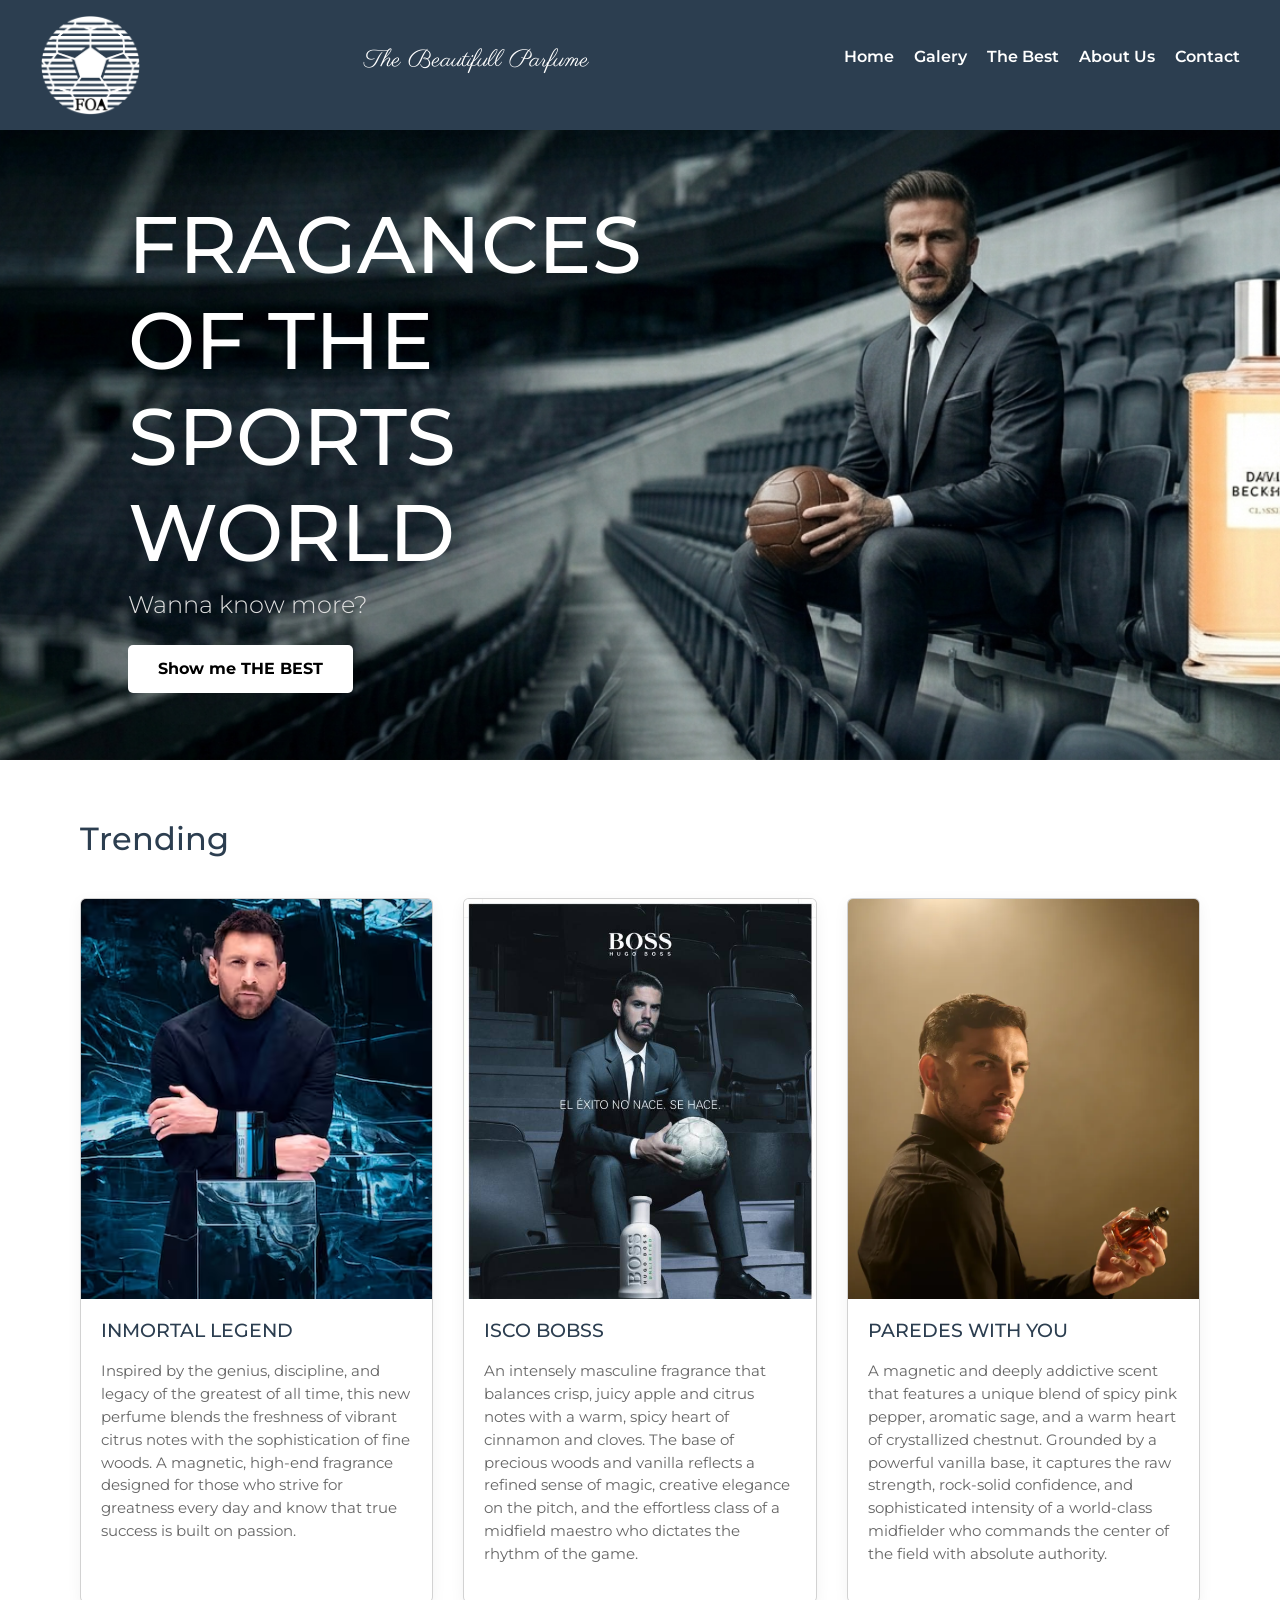
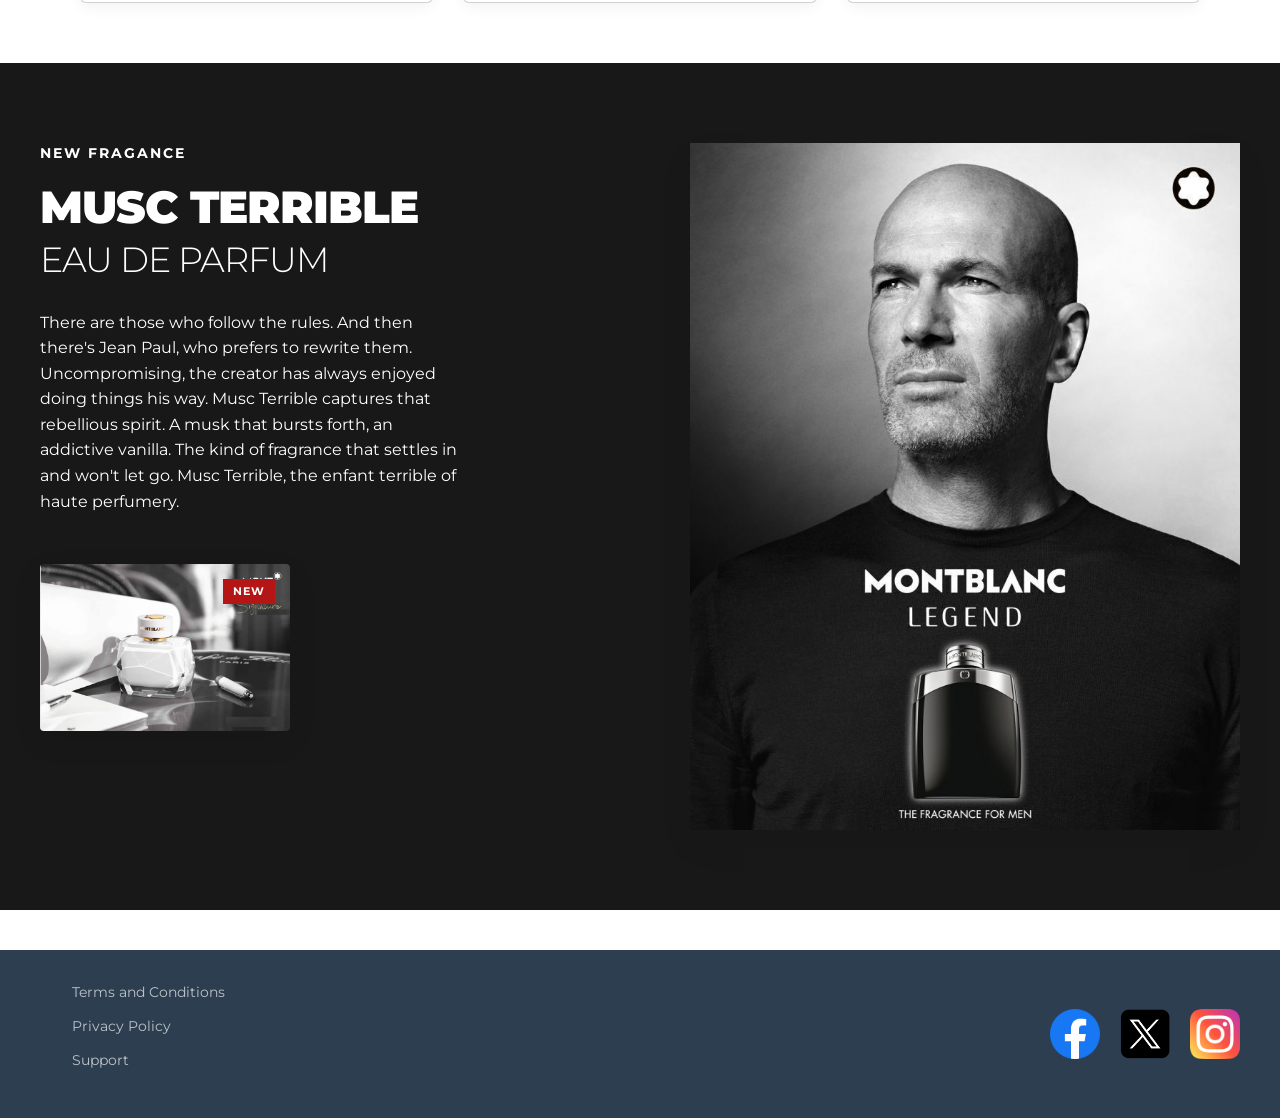
==== index.html @ 546707aa "First commit of the project" ====
<!DOCTYPE html>
<html lang="es">
<head>
    <meta charset="UTF-8">
    <meta name="viewport" content="width=device-width, initial-scale=1.0">
    <title>Fragance For All / FOA</title>
    <link rel="stylesheet" href="./style/style.css">
    <link href="https://cdn.jsdelivr.net/npm/bootstrap@5.3.8/dist/css/bootstrap.min.css" rel="stylesheet" integrity="sha384-sRIl4kxILFvY47J16cr9ZwB07vP4J8+LH7qKQnuqkuIAvNWLzeN8tE5YBujZqJLB" crossorigin="anonymous">
</head>
<body>

    <header class="main-header">
        <a href="/index.html" class="logo">
            <img src="./assets/logofoa.png" alt="Logotipo">
        </a>
        <h1 class="header-title">The Beautifull Parfume</h1>
        <nav class="header-nav">
            <ul class="nav-list">
                <li><a href="./index.html">Home</a></li>
                <li><a href="./pages/galery.html">Galery</a></li>
                <li><a href="./pages/thebest.html">The Best</a></li>
                <li><a href="./pages/aboutus.html">About Us</a></li>
                <li><a href="./pages/contact.html">Contact</a></li>
            </ul>
        </nav>
    </header>

    <main>
        <section class="banner">
            <div class="banner-content">
                <h2>FRAGANCES OF THE SPORTS WORLD</h2>
                <h3>Wanna know more?</h3>
                <a href="./pages/thebest.html"> <button class="btn-banner">Show me THE BEST</button> </a>
            </div>
        </section>

        <section class="cards-section">
            <h3 class="section-title">Trending</h3>
            <div class="cards-container">
                <article class="card">
                    <img src="./assets/messi.avif" alt="Servicio 1">
                    <h4>INMORTAL LEGEND</h4>
                    <p>Inspired by the genius, discipline, and legacy of the greatest of all time, this new perfume blends the freshness of vibrant citrus notes with the sophistication of fine woods. A magnetic, high-end fragrance designed for those who strive for greatness every day and know that true success is built on passion.</p>
                </article>
                <article class="card">
                    <img src="./assets/isco.jpg" alt="Servicio 2">
                    <h4>ISCO BOBSS</h4>
                    <p>An intensely masculine fragrance that balances crisp, juicy apple and citrus notes with a warm, spicy heart of cinnamon and cloves. The base of precious woods and vanilla reflects a refined sense of magic, creative elegance on the pitch, and the effortless class of a midfield maestro who dictates the rhythm of the game.</p>
                </article>
                <article class="card">
                    <img src="./assets/paredes.webp"  alt="Servicio 3">
                    <h4>PAREDES WITH YOU</h4>
                    <p>A magnetic and deeply addictive scent that features a unique blend of spicy pink pepper, aromatic sage, and a warm heart of crystallized chestnut. Grounded by a powerful vanilla base, it captures the raw strength, rock-solid confidence, and sophisticated intensity of a world-class midfielder who commands the center of the field with absolute authority.</p>
                </article>
            </div>
        </section>

        <section class="fragrance-detail-section">
    <div class="fragrance-detail-container">
        
        <div class="fragrance-text-block">
            <span class="brand-subtitle">NEW FRAGANCE</span>
            <h2 class="fragrance-title">MUSC TERRIBLE <br><span class="thin-text">EAU DE PARFUM</span></h2>
            <p class="fragrance-description">
                There are those who follow the rules. And then there's Jean Paul, who prefers to rewrite them. Uncompromising, the creator has always enjoyed doing things his way. Musc Terrible captures that rebellious spirit. A musk that bursts forth, an addictive vanilla. The kind of fragrance that settles in and won't let go. Musc Terrible, the enfant terrible of haute perfumery.
            </p>
            
            <div class="small-perfume-card">
                <span class="badge-new">NEW</span>
                <img src="./assets/montblanc:blanco.jpg" alt="Musc Terrible detalle">
            </div>
        </div>

        <div class="fragrance-image-block">
            <img src="./assets/montblanc.jpeg" alt="Musc Terrible Presentación">
        </div>

    </div>
    </section>
    </main>

    <footer class="main-footer">
        <div class="footer-left">
            <ul class="footer-links">
                <li><a href="#">Terms and Conditions</a></li>
                <li><a href="#">Privacy Policy</a></li>
                <li><a href="#">Support</a></li>
            </ul>
        </div>
        <div class="footer-right">
            <a href="https://www.facebook.com" class="social-icon" aria-label="Facebook" target="_blank"><i class="fab fa-facebook"><img src="./logos/facebook.png" alt="logo de facebook" class="footer-img"></i></a>
            <a href="https://www.x.com/" class="social-icon" aria-label="Twitter" target="_blank"><i class="fab fa-twitter"><img src="./logos/x.png" alt="logo de x" class="footer-img"></i></a>
            <a href="https://www.instagram.com/" class="social-icon" aria-label="Instagram" target="_blank"><i class="fab fa-instagram"><img src="./logos/instagram.png" alt="logo de instagram" class="footer-img"></i></a>
        </div>
    </footer>

</body>
</html>
---- style/style.css ----
@import url('https://fonts.googleapis.com/css2?family=Montserrat:ital,wght@0,100..900;1,100..900&family=Parisienne&display=swap');
* {
    margin: 0;
    padding: 0;
    box-sizing: border-box;
    font-family: Montserrat, Parisienne;
}

/* --- HEADER --- */
.main-header {
    background-color: #2c3e50;
    display: flex;
    justify-content: space-between;
    align-items: center;
    padding: 15px 40px;
    box-shadow: 0 2px 5px rgba(0,0,0,0.1);
}

.logo img {
    max-height: 100px;
    display: block;
}

.header-title {
    font-size: 1.5rem;
    color: #ffffff;
    flex-grow: 1;
    text-align: center;
    font-family: Parisienne;
}

.nav-list {
    display: flex;
    gap: 20px;
    list-style: none;
}

.nav-list a {
    text-decoration: none;
    color: #ffffff;
    font-weight: 600;
    transition: color 0.3s ease;
}

.nav-list a:hover {
    color: #ffd000;
}

/* --- BANNER --- */
.banner {
    background-image: url(../assets/banner.png);
    background-size: cover;
    background-position: center;
    height: 70vh;
    display: flex;
    align-items: center; 
    padding: 0 10%; 
}

.banner-content {
    color: #ffffff;
    max-width: 40vw; 
    text-align: left;
}

.banner-content h2 {
    font-family: Montserrat;
    font-size: 5rem;
    margin-bottom: 10px;
}

.banner-content h3 {
    font-size: 1.5rem;
    font-weight: 300;
    margin-bottom: 25px;
    color: #e0e0e0;
}

.btn-banner {
    background-color: #ffffff;
    color: rgb(0, 0, 0);
    border: none;
    padding: 12px 30px;
    font-size: 1rem;
    font-weight: bold;
    border-radius: 5px;
    cursor: pointer;
    transition: background-color 0.3s ease, transform 0.2s ease;
}

.btn-banner:hover {
    background-color: #ffd500;
    transform: scale(1.05);
}

/* --- TARJETAS --- */
.cards-section {
    padding: 60px 40px;
    max-width: 1200px;
    margin: 0 auto;
}

.section-title {
    text-align: start;
    font-size: 2rem;
    color: #2c3e50;
    margin-bottom: 40px;
}

.cards-container {
    display: flex;
    justify-content: space-between;
    gap: 30px;
    flex-wrap: wrap;
}

.card {
    background-color: #ffffff;
    flex: 1;
    min-width: 250px;
    border-radius: 20px;
    overflow: hidden;
    box-shadow: 0 4px 15px rgba(0,0,0,0.05);
    transition: transform 0.3s ease;
}

.card:hover {
    transform: translateY(-5px);
}

.card img {
    width: 100%;
    height: 400px;
    object-fit: cover;
    object-position: top;
}

.card h4 {
    font-size: 1.2rem;
    color: #2c3e50;
    padding: 20px 20px 10px 20px;
}

.card p {
    color: #666;
    font-size: 0.95rem;
    line-height: 1.5;
    padding: 0 20px 20px 20px;
}

/* --- FOOTER --- */
.main-footer {
    background-color: #2c3e50;
    color: #ffffff;
    display: flex;
    justify-content: space-between;
    align-items: center;
    padding: 30px 40px;
    margin-top: 40px;
}

.footer-links {
    display: flex;
    flex-direction: column;
    gap: 10px;
    list-style: none;
}

.footer-links a {
    color: #bdc3c7;
    text-decoration: none;
    font-size: 0.9rem;
    transition: color 0.3s ease;
}

.footer-links a:hover {
    color: #ffffff;
}

.footer-right {
    display: flex;
    gap: 20px;
}

.social-icon {
    color: #ffffff;
    font-size: 1.5rem;
    transition: color 0.3s ease, transform 0.2s ease;
}

.social-icon:hover {
    color: #3498db;
    transform: scale(1.2);
}

.footer-img{
    height: 50px;
    width: 50px;
}

/* --- DETALLE FRAGANCIA ZINEDINE ZIDANE --- */
.fragrance-detail-section {
    background-color: #181818;
    padding: 80px 40px;
    display: flex;
    justify-content: center;
}

.fragrance-detail-container {
    max-width: 1200px;
    width: 100%;
    display: grid;
    grid-template-columns: 1fr 1.2fr;
    gap: 50px;
    align-items: start;
}

.fragrance-text-block {
    display: flex;
    flex-direction: column;
    gap: 20px;
}

.brand-subtitle {
    font-size: 0.85rem;
    font-weight: 700;
    letter-spacing: 2px;
    color: #ffffff;
}

.fragrance-title {
    font-family: montserrat;
    font-size: 2.8rem;
    font-weight: 900;
    line-height: 1.1;
    color: #ffffff;
    letter-spacing: -1px;
    text-transform: uppercase;
}

.fragrance-title .thin-text {
    font-weight: 300;
    font-size: 2.2rem;
}

.fragrance-description {
    font-size: 1rem;
    line-height: 1.6;
    color: #ffffff;
    max-width: 420px;
    text-align: left;
    margin-bottom: 30px;
}

.small-perfume-card {
    position: relative;
    width: 250px;
    box-shadow: 0 10px 30px rgba(0,0,0,0.08);
    border-radius: 4px;
    overflow: hidden;
}

.small-perfume-card img {
    width: 100%;
    display: block;
    object-fit: cover;
}

.badge-new {
    position: absolute;
    top: 15px;
    right: 15px;
    background-color: #b41515;
    color: #ffffff;
    font-size: 0.7rem;
    font-weight: bold;
    padding: 4px 10px;
    letter-spacing: 1px;
}

.fragrance-image-block {
    width: 100%;
    display: flex;
    justify-content: flex-end;
}

.fragrance-image-block img {
    width: 100%;
    max-width: 550px;
    height: auto;
    object-fit: cover;
    box-shadow: 0 15px 35px rgba(0,0,0,0.05);
    transition: color 0.3s ease, transform 0.2s ease;
}

.fragrance-image-block img:hover{
    transform: scale(0.8);
}


/* --- RESPONSIVE (Para pantallas chicas o celulares) --- */
@media (max-width: 768px) {
    .fragrance-detail-container {
    grid-template-columns: 1fr; /* Pasa a una sola columna */
    gap: 40px;
    }
    
    .fragrance-image-block {
    justify-content: center;
    order: -1; /* Mueve la imagen principal arriba en celulares */
    }
    
    .fragrance-text-block {
    align-items: center;
    text-align: center;
    }
    
    .fragrance-description {
    text-align: center;
    }
}

/*Mosaico*/
/* Estilo personalizado opcional para el efecto de mosaico */
        .mosaic-item {
            position: relative;
            overflow: hidden;
            border-radius: 8px; /* Bordes redondeados */
            margin-bottom: 24px; /* Espaciado inferior */
        }
        
        .mosaic-item img {
            transition: transform 0.3s ease;
            object-fit: cover;
            width: 100%;
            height: 100%;
        }

        /* Efecto Zoom al pasar el cursor */
        .mosaic-item:hover img {
            transform: scale(1.05);
        }
        /* Alturas fijas para simular asimetría en pantallas grandes */
        @media (min-width: 768px) {
            .h-md-250 { height: 250px; }
            .h-md-400 { height: 400px; }
            .h-md-500 { height: 500px; }
        }

        /*CONTACTO*/
        .form-container {
            background-color: #ffffff;
            border-radius: 16px;
            overflow: hidden;
            box-shadow: 0 10px 30px rgba(0, 0, 0, 0.08);
        }
        .bg-image-side {
            background-image: url('/assets/c1.webp');
            background-size: cover;
            background-position: center;
            min-height: 100%;
        }
        @media (max-width: 767.98px) {
            .bg-image-side {
                min-height: 200px; /* Altura más baja para móviles */
            }
        }

    .about-main {
    background-color: #fcfcfc; /* Un fondo casi blanco, muy limpio */
    min-height: 80vh;
    display: flex;
    align-items: left;
    justify-content: center;
    padding: 80px 40px;
}

.about-container {
    max-width: 1200px;
    margin: 0 auto;
    display: grid;
    grid-template-columns: 1.2fr 0.8fr;
    gap: 60px;
    align-items: left;
    justify-content: center;
}

.about-title {
    font-size: 3rem;
    color: #2c3e50;
    margin-bottom: 25px;
    font-weight: 800;
    position: relative;
}

.about-title::after {
    content: '';
    display: block;
    width: 60px;
    height: 4px;
    background-color: #ffd000;
    margin-top: 10px;
}

.about-description {
    color: #555;
    font-size: 1.1rem;
    line-height: 1.7;
    margin-bottom: 20px;
}

/* Contenedor de la imagen en formato circular */
.about-image-wrapper {
    width: 380px;
    height: 380px;
    border-radius: 50%; 
    overflow: hidden;
    box-shadow: 0 15px 35px rgba(0, 0, 0, 0.1);
    border: 8px solid #ffffff;
    margin: 0 auto;
}

.about-image-wrapper img {
    width: 100%;
    height: 100%;
    object-fit: cover;
}

/* --- ANIMACIÓN SUTIL DE ENTRADA --- */
@keyframes fadeInUp {
    from {
        opacity: 0;
        transform: translateY(20px);
    }
    to {
        opacity: 1;
        transform: translateY(0);
    }
}

.animated-fade-in {
    animation: fadeInUp 1s ease-out forwards;
}

/* --- RESPONSIVE NOSOTROS --- */
@media (max-width: 992px) {
    .about-container {
        grid-template-columns: 1fr; /* En tablets y celulares pasa a una sola columna */
        gap: 40px;
        text-align: center;
    }

    .about-title::after {
        margin: 10px auto 0 auto; /* Centra la línea dorada en móviles */
    }

    .about-image-wrapper {
        width: 300px;
        height: 300px;
        order: -1; /* Muestra la imagen arriba del texto en pantallas chicas */
    }
}

/* --- SECCIÓN FRAGANCIAS DE LOS CRACKS (FLIP CARDS) --- */
.cracks-main {
    background-color: #f8fafc; /* Color claro para contrastar con las tarjetas */
    min-height: 85vh;
    padding: 60px 40px;
}

.cracks-section {
    max-width: 1200px;
    margin: 0 auto;
}

.cracks-main-title {
    font-size: 2.5rem;
    color: #2c3e50;
    text-align: center;
    margin-bottom: 10px;
    font-weight: 800;
}

.cracks-subtitle {
    text-align: center;
    color: #666;
    font-size: 1.1rem;
    margin-bottom: 50px;
}

/* Contenedor de las tarjetas */
.flip-cards-container {
    display: flex;
    justify-content: center;
    gap: 40px;
    flex-wrap: wrap;
}

/* Configuración del contenedor 3D */
.flip-card {
    background-color: transparent;
    width: 320px;
    height: 450px;
    perspective: 1000px; /* Determina el efecto de profundidad 3D al girar */
}

/* El elemento interno que realmente va a rotar */
.flip-card-inner {
    position: relative;
    width: 100%;
    height: 100%;
    text-align: center;
    transition: transform 0.6s cubic-bezier(0.4, 0, 0.2, 1);
    transform-style: preserve-3d; /* Clave para que los hijos mantengan su posición 3D */
    box-shadow: 0 4px 20px rgba(0,0,0,0.08);
    border-radius: 20px;
}

/* Al pasar el mouse, gira 180 grados en el eje Y */
.flip-card:hover .flip-card-inner {
    transform: rotateY(180deg);
}

/* Propiedades comunes para el frente y el dorso */
.flip-card-front, .flip-card-back {
    position: absolute;
    width: 100%;
    height: 100%;
    -webkit-backface-visibility: hidden; /* Oculta la parte de atrás cuando se da vuelta */
    backface-visibility: hidden;
    border-radius: 20px;
    overflow: hidden;
}

/* --- ESTILO FRENTE --- */
.flip-card-front {
    background-color: #bbb;
    color: black;
}

.flip-card-front img {
    width: 100%;
    height: 100%;
    object-fit: cover;
    object-position: top;
}

/* Degradado oscuro sobre la foto para que se lea el nombre del jugador */
.player-name-overlay {
    position: absolute;
    bottom: 0;
    left: 0;
    width: 100%;
    padding: 30px 20px;
    background: linear-gradient(transparent, rgba(44, 62, 80, 0.95));
    text-align: left;
}

.player-name-overlay h3 {
    color: #ffffff;
    font-size: 1.5rem;
    margin: 0;
    font-weight: 700;
}

/* --- ESTILO DORSO (Cuando se da vuelta) --- */
.flip-card-back {
    background-color: #2c3e50; /* Tu azul característico */
    color: #ffffff;
    transform: rotateY(180deg); /* El dorso arranca ya invertido */
    display: flex;
    flex-direction: column;
    justify-content: center;
    align-items: center;
    padding: 30px;
}

.flip-card-back h4 {
    font-size: 1.4rem;
    color: #ffd000;
    margin-bottom: 5px;
    font-weight: 700;
}

.perfume-type {
    font-size: 0.8rem;
    letter-spacing: 2px;
    text-transform: uppercase;
    color: #bdc3c7;
    margin-bottom: 25px;
}

.perfume-desc {
    font-size: 0.95rem;
    line-height: 1.6;
    color: #e0e0e0;
}

/* --- RESPONSIVE --- */
@media (max-width: 768px) {
    .flip-cards-container {
        gap: 30px;
    }
    .flip-card {
        width: 100%;
        max-width: 340px;
    }
}
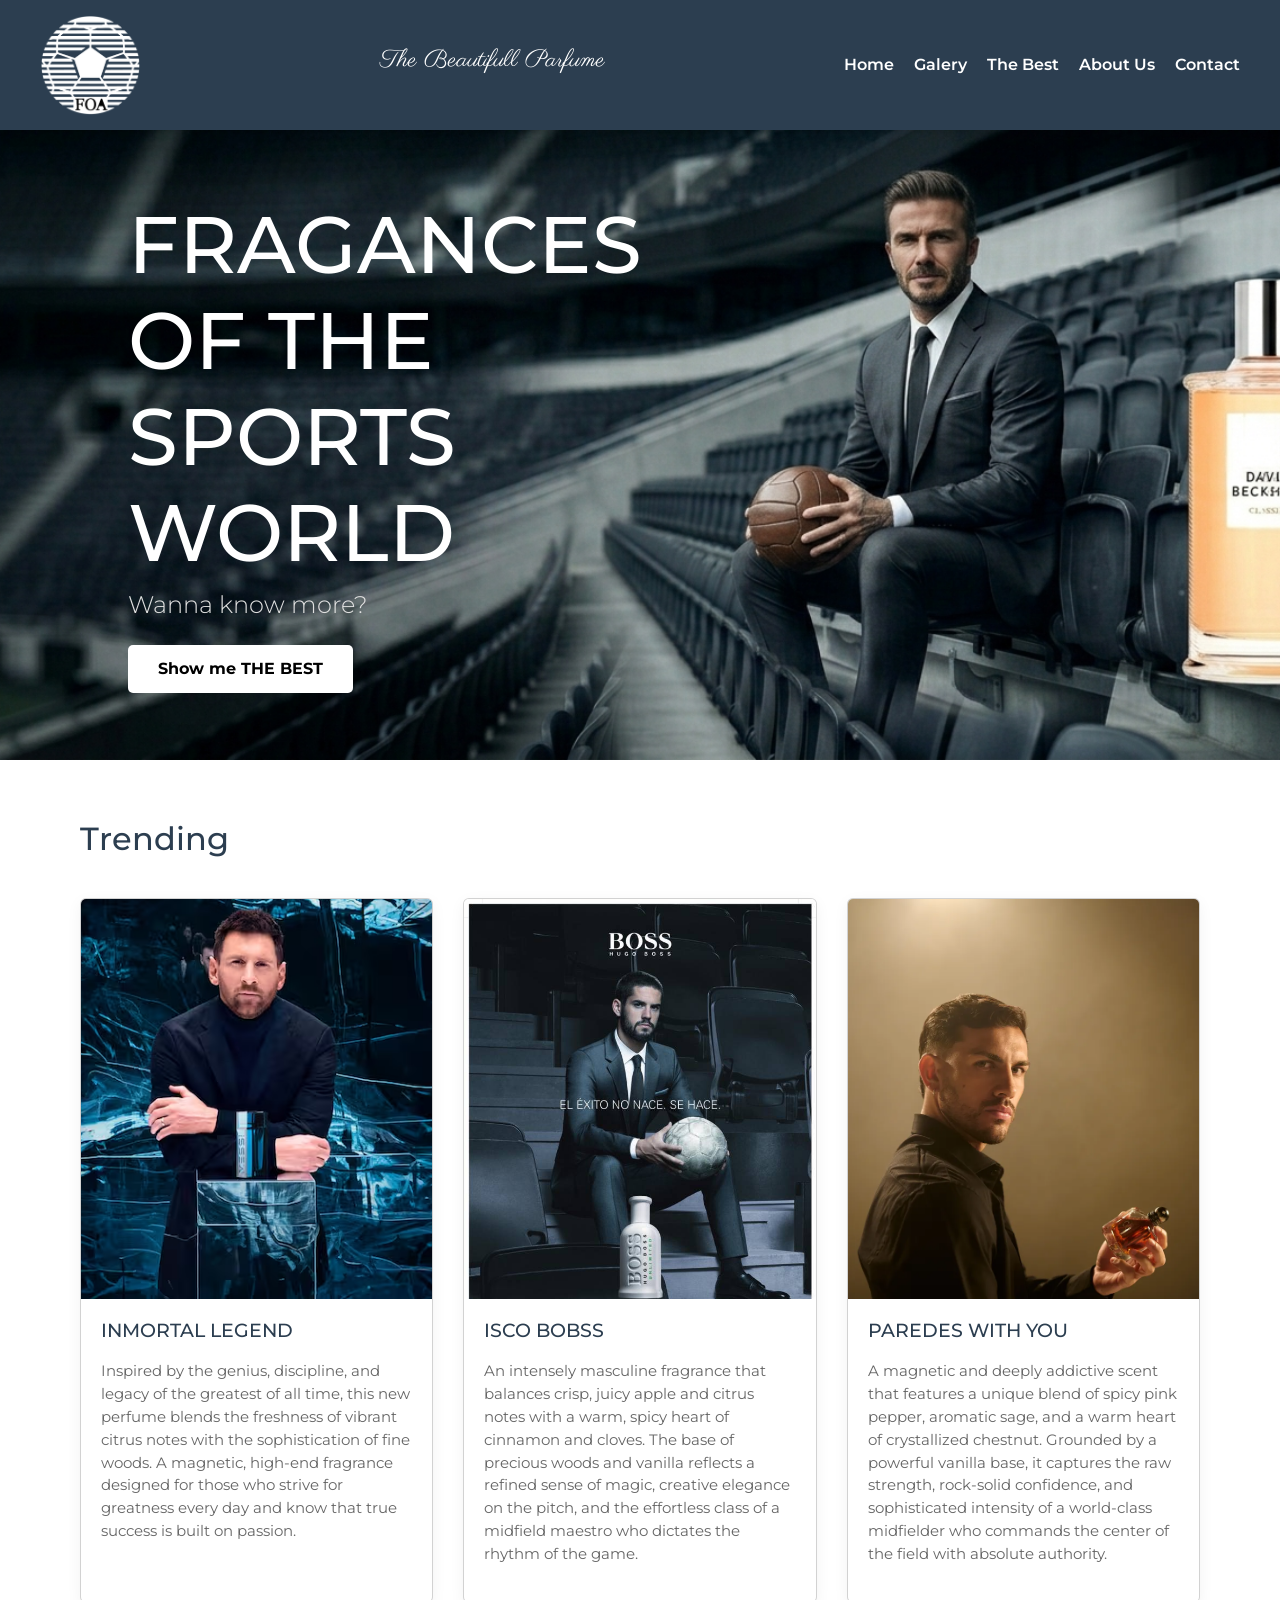
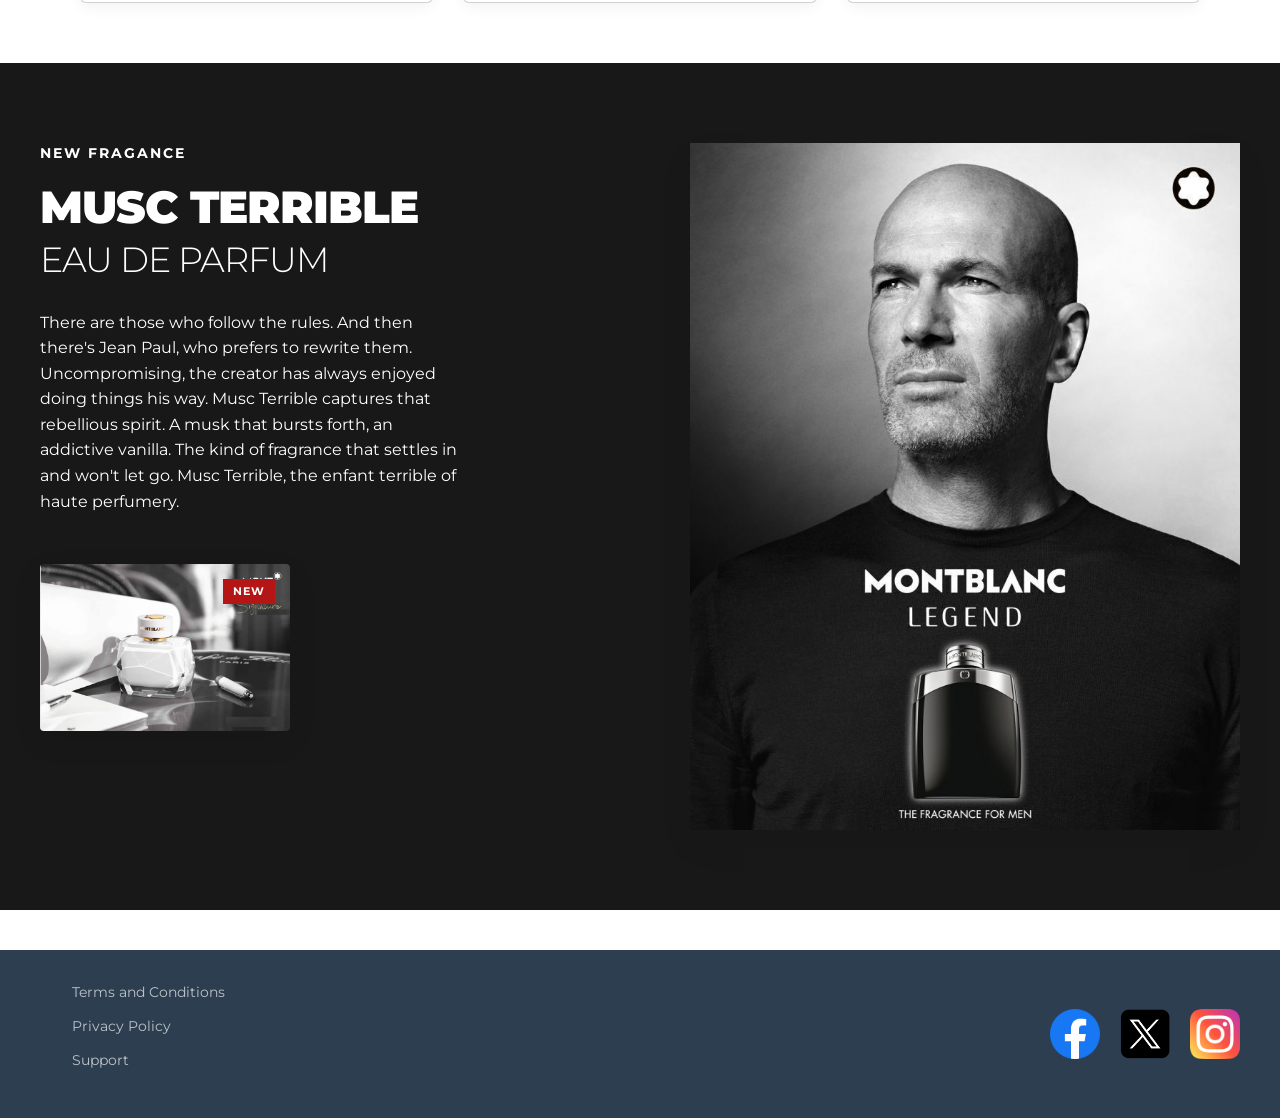
==== commit f9c3690a: "cambio responsive para el header y cambio de alt en todas las imagenes" ====
--- a/index.html
+++ b/index.html
@@ -14,6 +14,13 @@
             <img src="./assets/logofoa.png" alt="Logotipo">
         </a>
         <h1 class="header-title">The Beautifull Parfume</h1>
+        
+        <button class="menu-toggle" aria-label="Abrir menú">
+            <span></span>
+            <span></span>
+            <span></span>
+        </button>
+
         <nav class="header-nav">
             <ul class="nav-list">
                 <li><a href="./index.html">Home</a></li>
@@ -94,5 +101,14 @@
         </div>
     </footer>
 
+    <script>
+    const menuToggle = document.querySelector('.menu-toggle');
+    const headerNav = document.querySelector('.header-nav');
+
+    menuToggle.addEventListener('click', () => {
+        menuToggle.classList.toggle('active');
+        headerNav.classList.toggle('active');
+    });
+</script>
 </body>
 </html>
--- a/style/style.css
+++ b/style/style.css
@@ -6,7 +6,7 @@
     font-family: Montserrat, Parisienne;
 }
 
-/* --- HEADER --- */
+/* --- TUS ESTILOS ORIGINALES (Escritorio) --- */
 .main-header {
     background-color: #2c3e50;
     display: flex;
@@ -14,6 +14,8 @@
     align-items: center;
     padding: 15px 40px;
     box-shadow: 0 2px 5px rgba(0,0,0,0.1);
+    position: relative; /* Importante para posicionar el menú móvil */
+    z-index: 1000;
 }
 
 .logo img {
@@ -33,6 +35,8 @@
     display: flex;
     gap: 20px;
     list-style: none;
+    margin: 0;
+    padding: 0;
 }
 
 .nav-list a {
@@ -44,6 +48,87 @@
 
 .nav-list a:hover {
     color: #ffd000;
+}
+
+/* --- ESTILOS DEL BOTÓN HAMBURGUESA (Oculto en PC) --- */
+.menu-toggle {
+    display: none;
+    flex-direction: column;
+    justify-content: space-between;
+    width: 28px;
+    height: 20px;
+    background: transparent;
+    border: none;
+    cursor: pointer;
+    padding: 0;
+    z-index: 1100;
+}
+
+/* Las 3 rayitas del botón */
+.menu-toggle span {
+    width: 100%;
+    height: 3px;
+    background-color: #ffffff; /* Combinando con tus textos blancos */
+    transition: all 0.3s ease;
+}
+
+
+/* --- RESPONSIVE (Celulares y Tablets) --- */
+@media (max-width: 768px) {
+    .main-header {
+        padding: 15px 20px; /* Reducimos padding en los costados */
+    }
+
+    .logo img {
+        max-height: 60px; /* Achicamos un poco el logo en celular */
+    }
+
+    .header-title {
+        font-size: 1.2rem; /* El título se adapta al espacio */
+        text-align: left;  /* Lo alineamos a la izquierda junto al logo */
+        margin-left: 15px;
+    }
+
+    /* Mostramos el botón hamburguesa */
+    .menu-toggle {
+        display: flex;
+    }
+
+    /* Transformamos el menú en un desplegable */
+    .header-nav {
+        position: absolute;
+        top: 100%;
+        left: 0;
+        width: 100%;
+        background-color: #2c3e50; /* Mismo color de fondo que elegiste */
+        box-shadow: 0 4px 5px rgba(0,0,0,0.2);
+        max-height: 0; /* Oculto inicialmente */
+        overflow: hidden;
+        transition: max-height 0.3s ease-in-out;
+    }
+
+    /* Clase activa para desplegar el menú con JS */
+    .header-nav.active {
+        max-height: 300px; /* Altura suficiente para los enlaces */
+    }
+
+    .nav-list {
+        flex-direction: column;
+        align-items: center;
+        padding: 20px 0;
+        gap: 20px;
+    }
+
+    /* Animación: El botón de 3 líneas pasa a ser una "X" al abrirse */
+    .menu-toggle.active span:nth-child(1) {
+        transform: translateY(8.5px) rotate(45deg);
+    }
+    .menu-toggle.active span:nth-child(2) {
+        opacity: 0;
+    }
+    .menu-toggle.active span:nth-child(3) {
+        transform: translateY(-8.5px) rotate(-45deg);
+    }
 }
 
 /* --- BANNER --- */
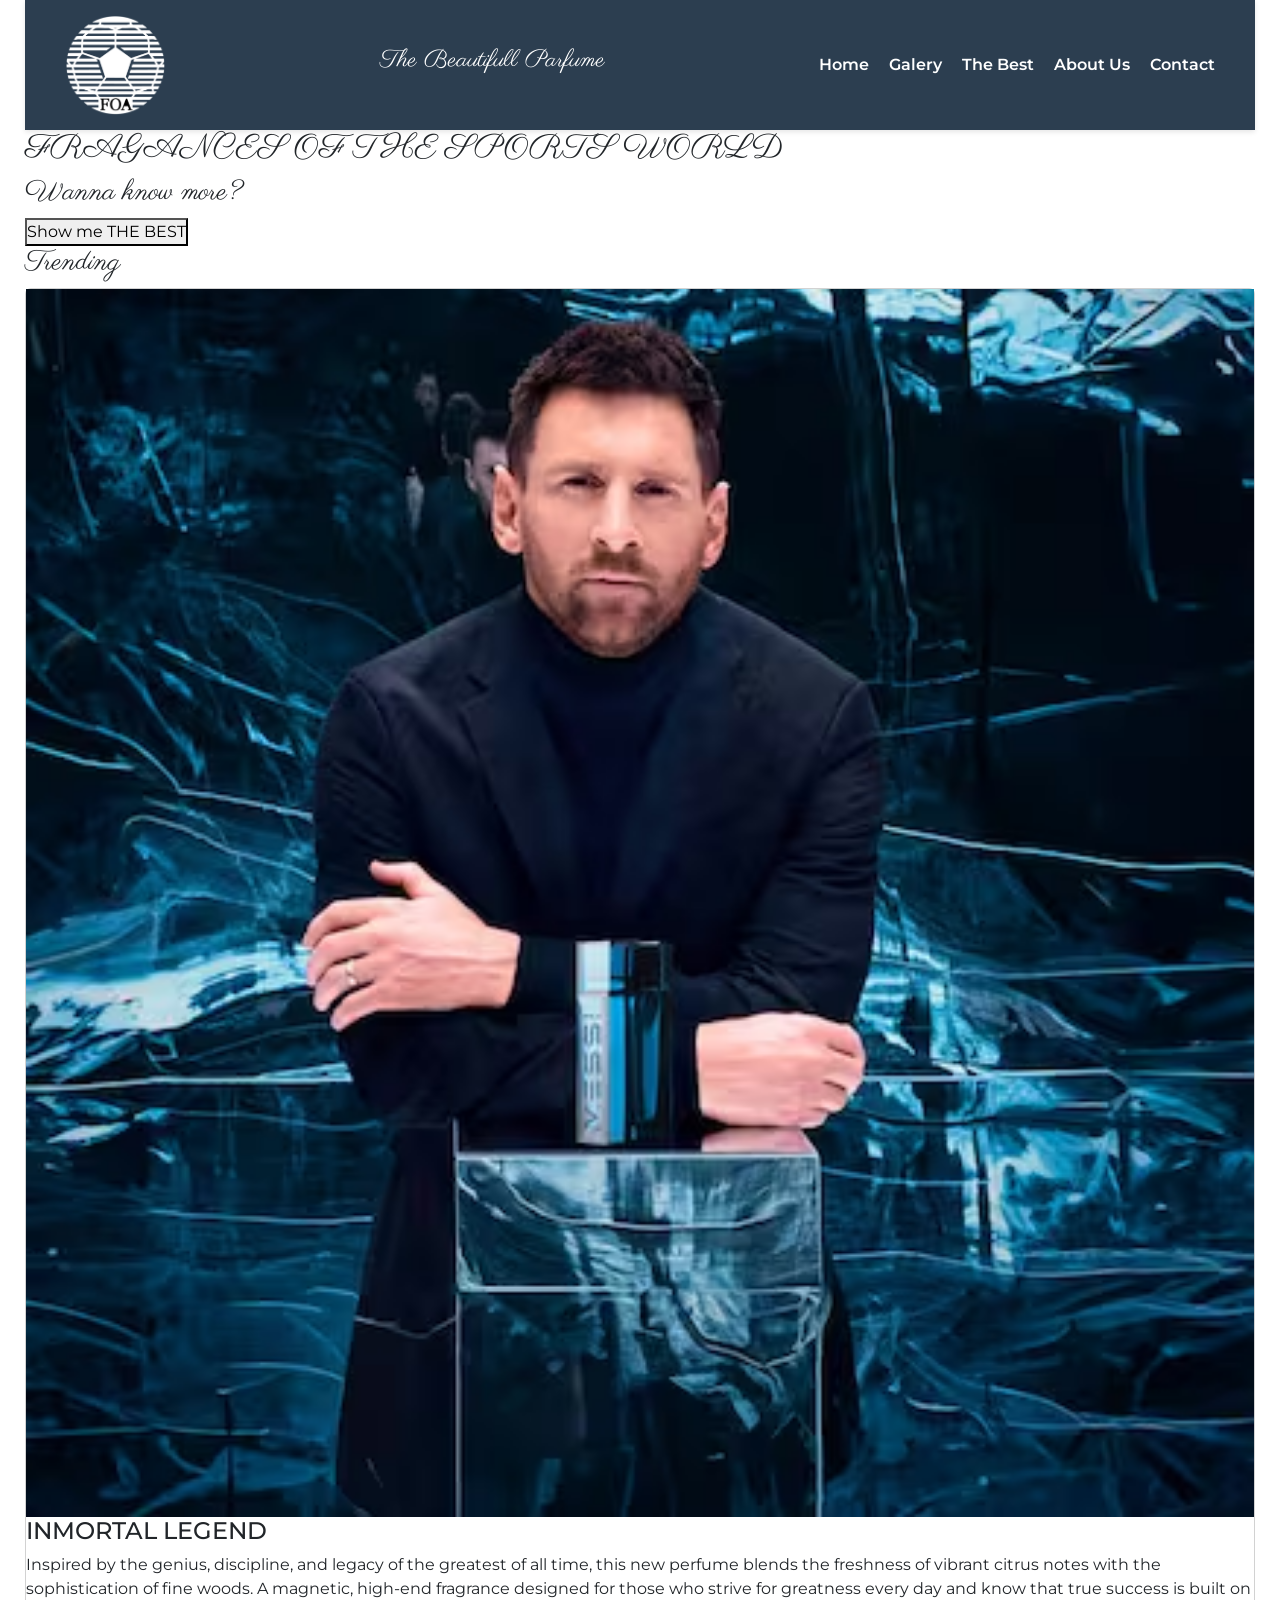
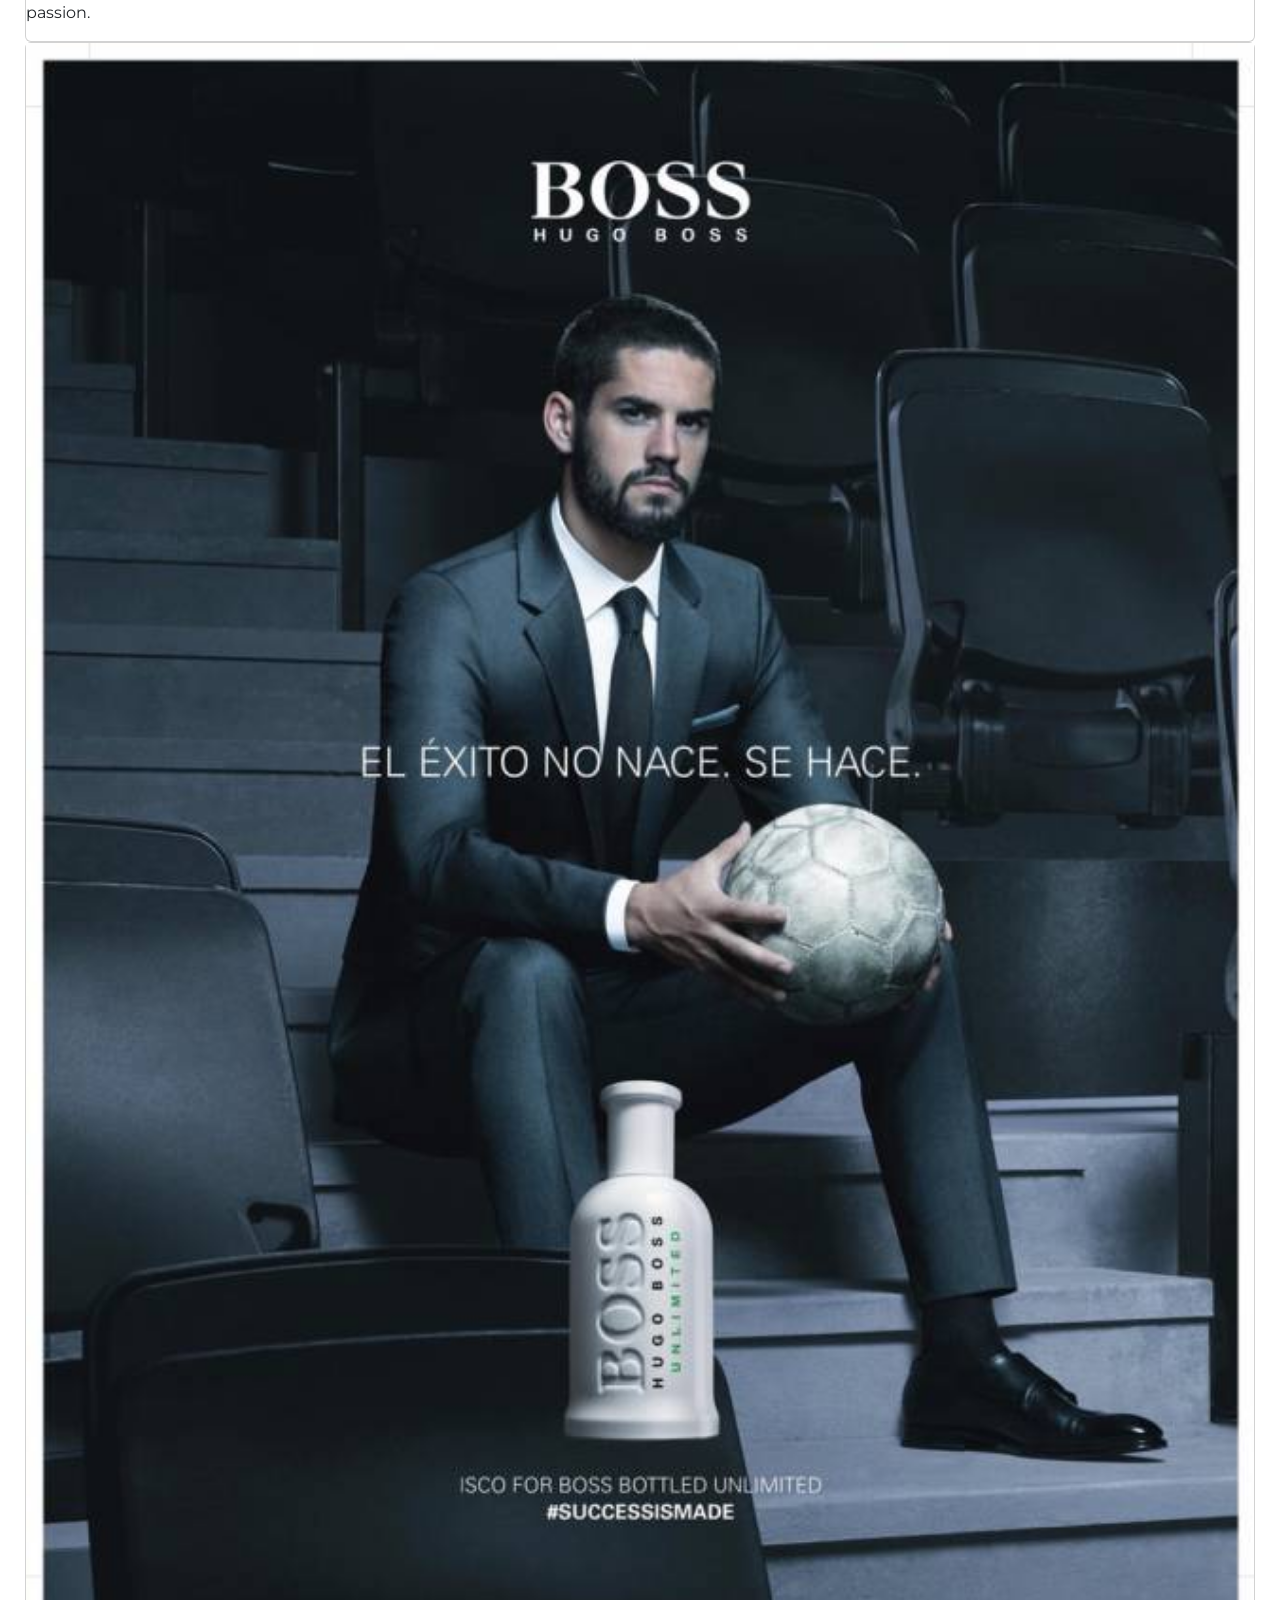
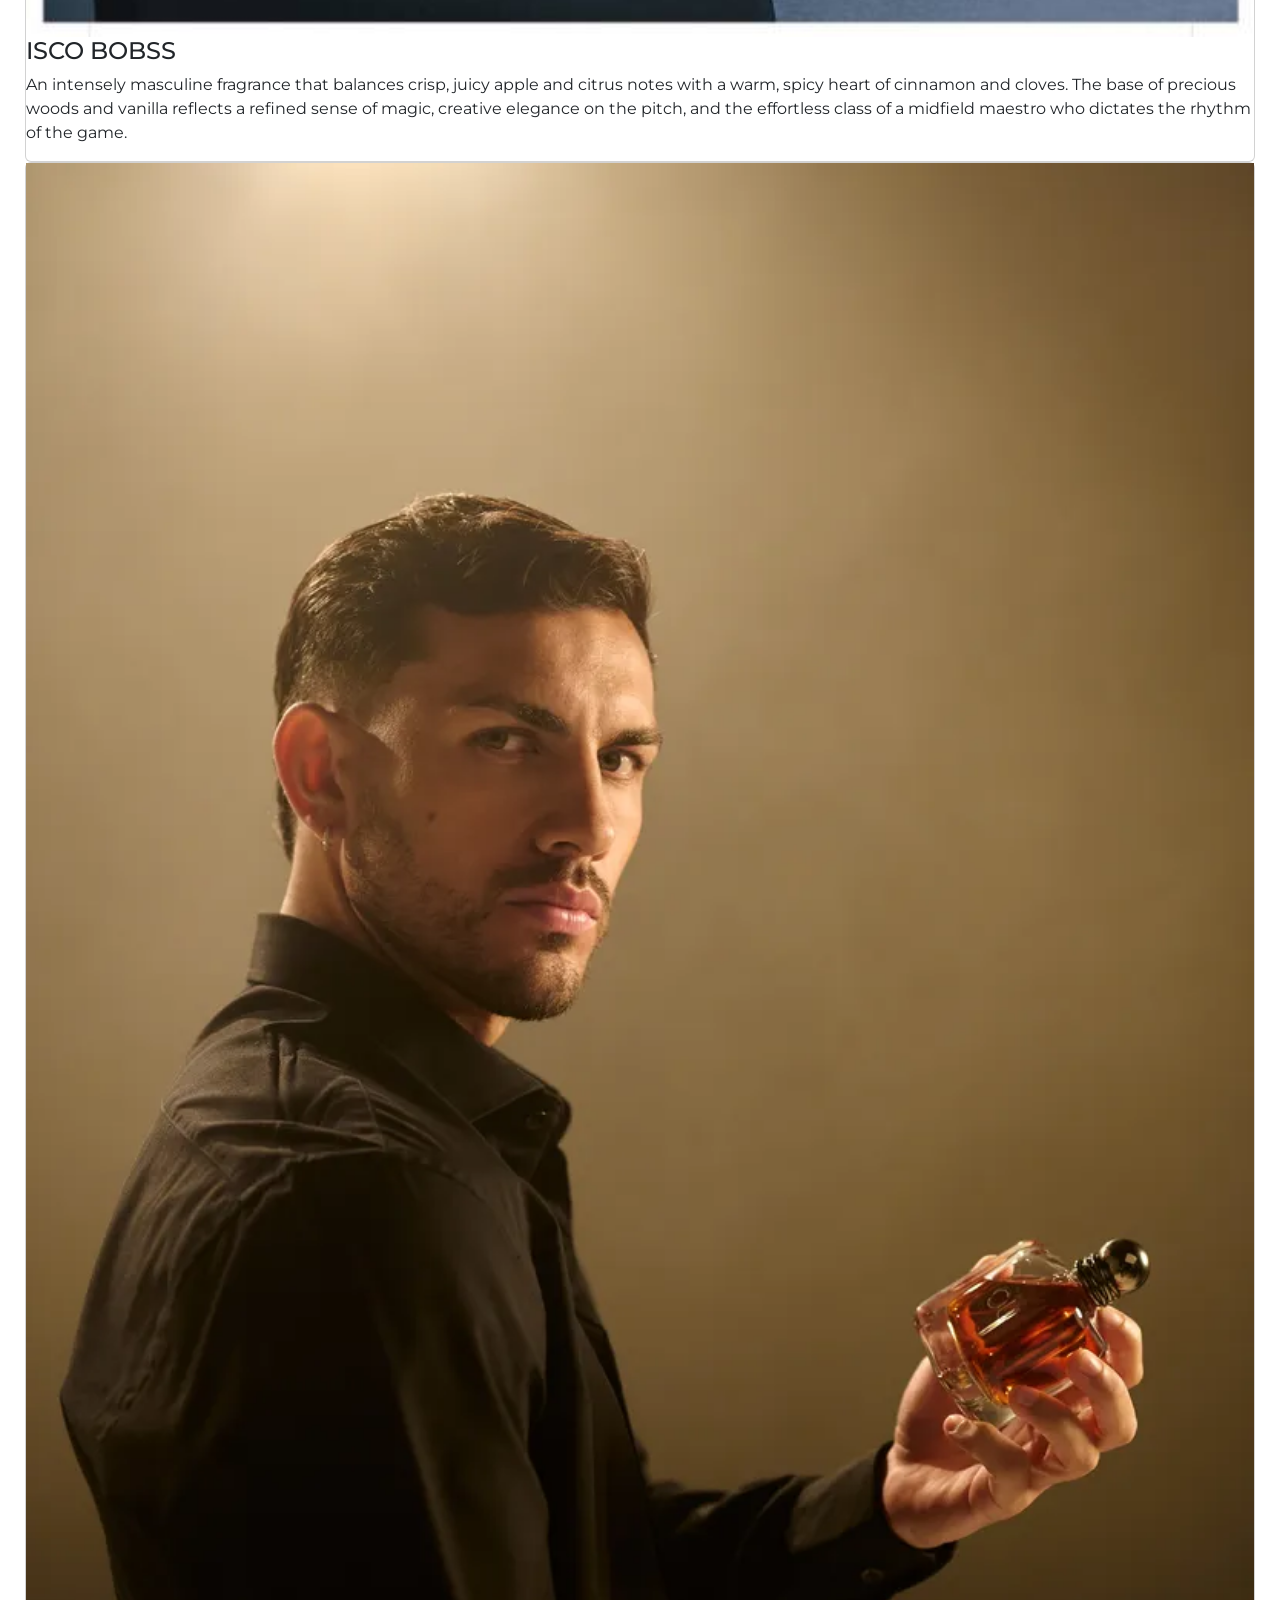
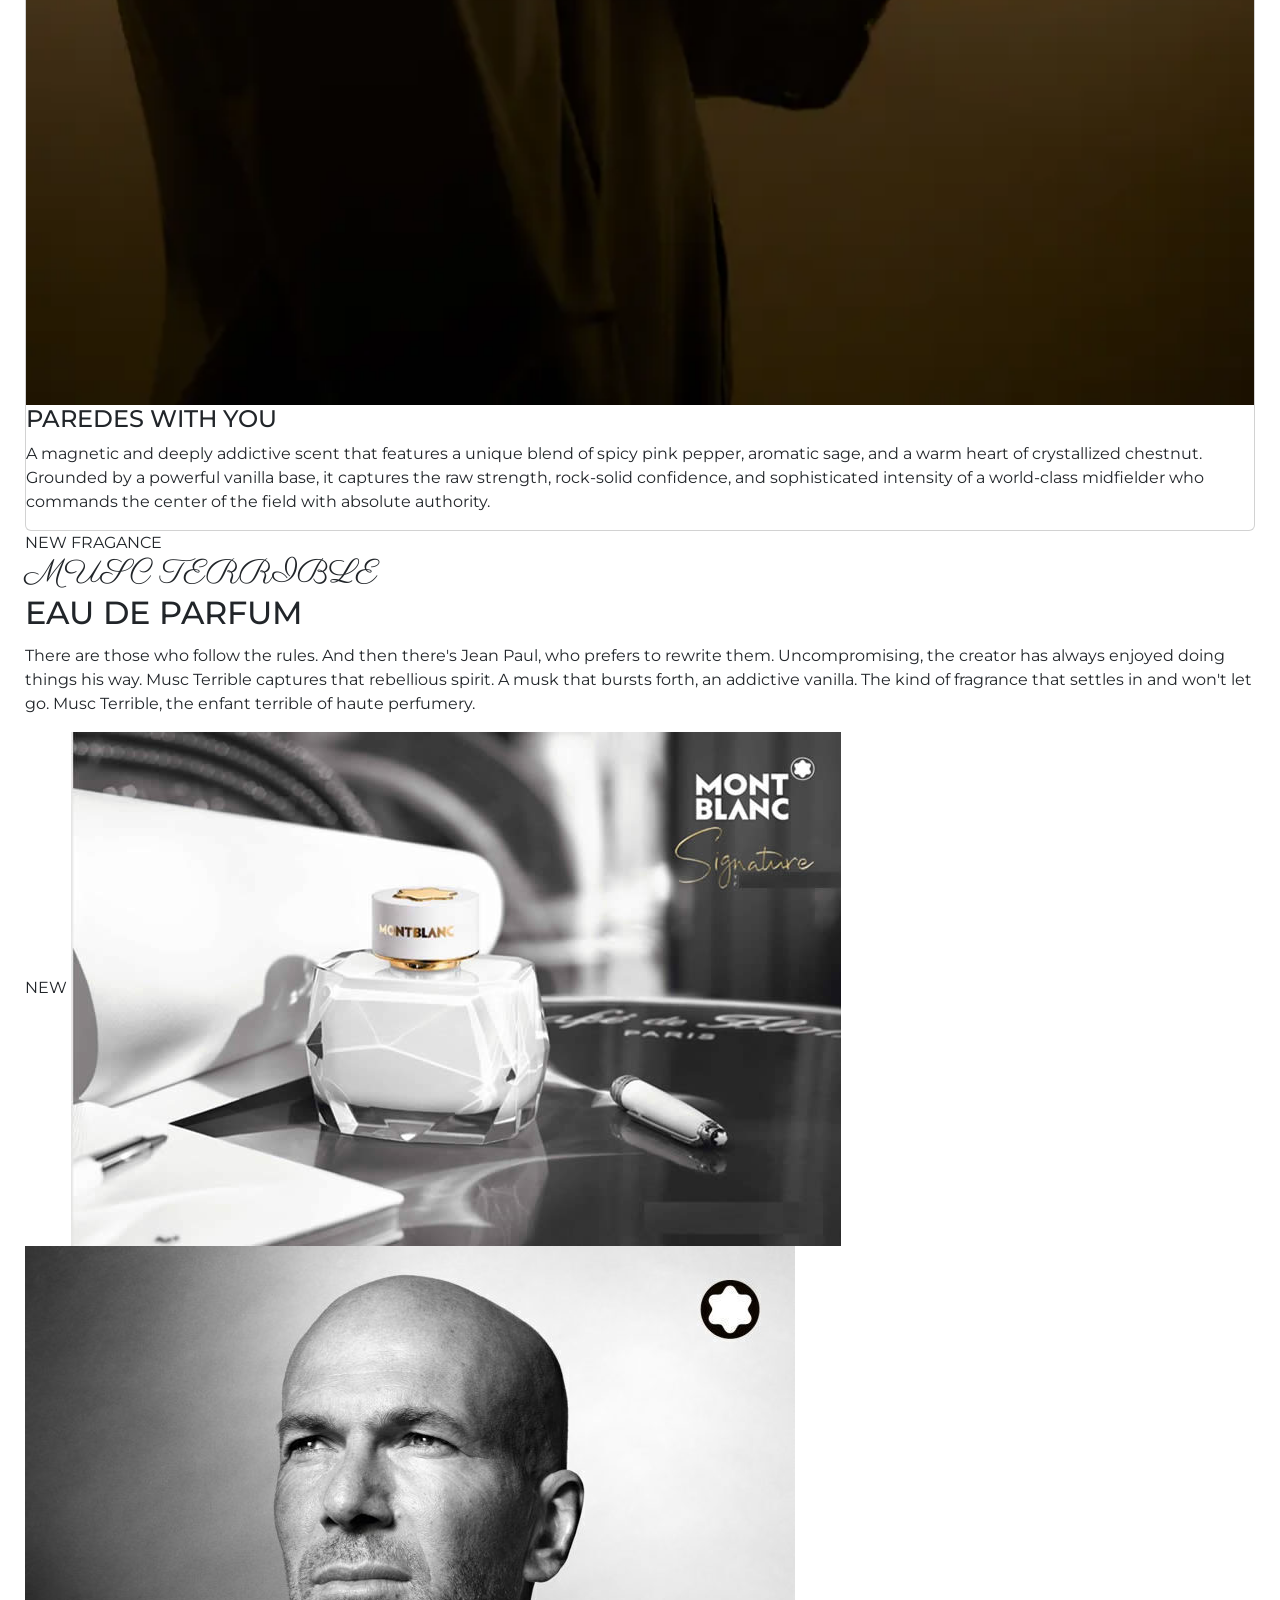
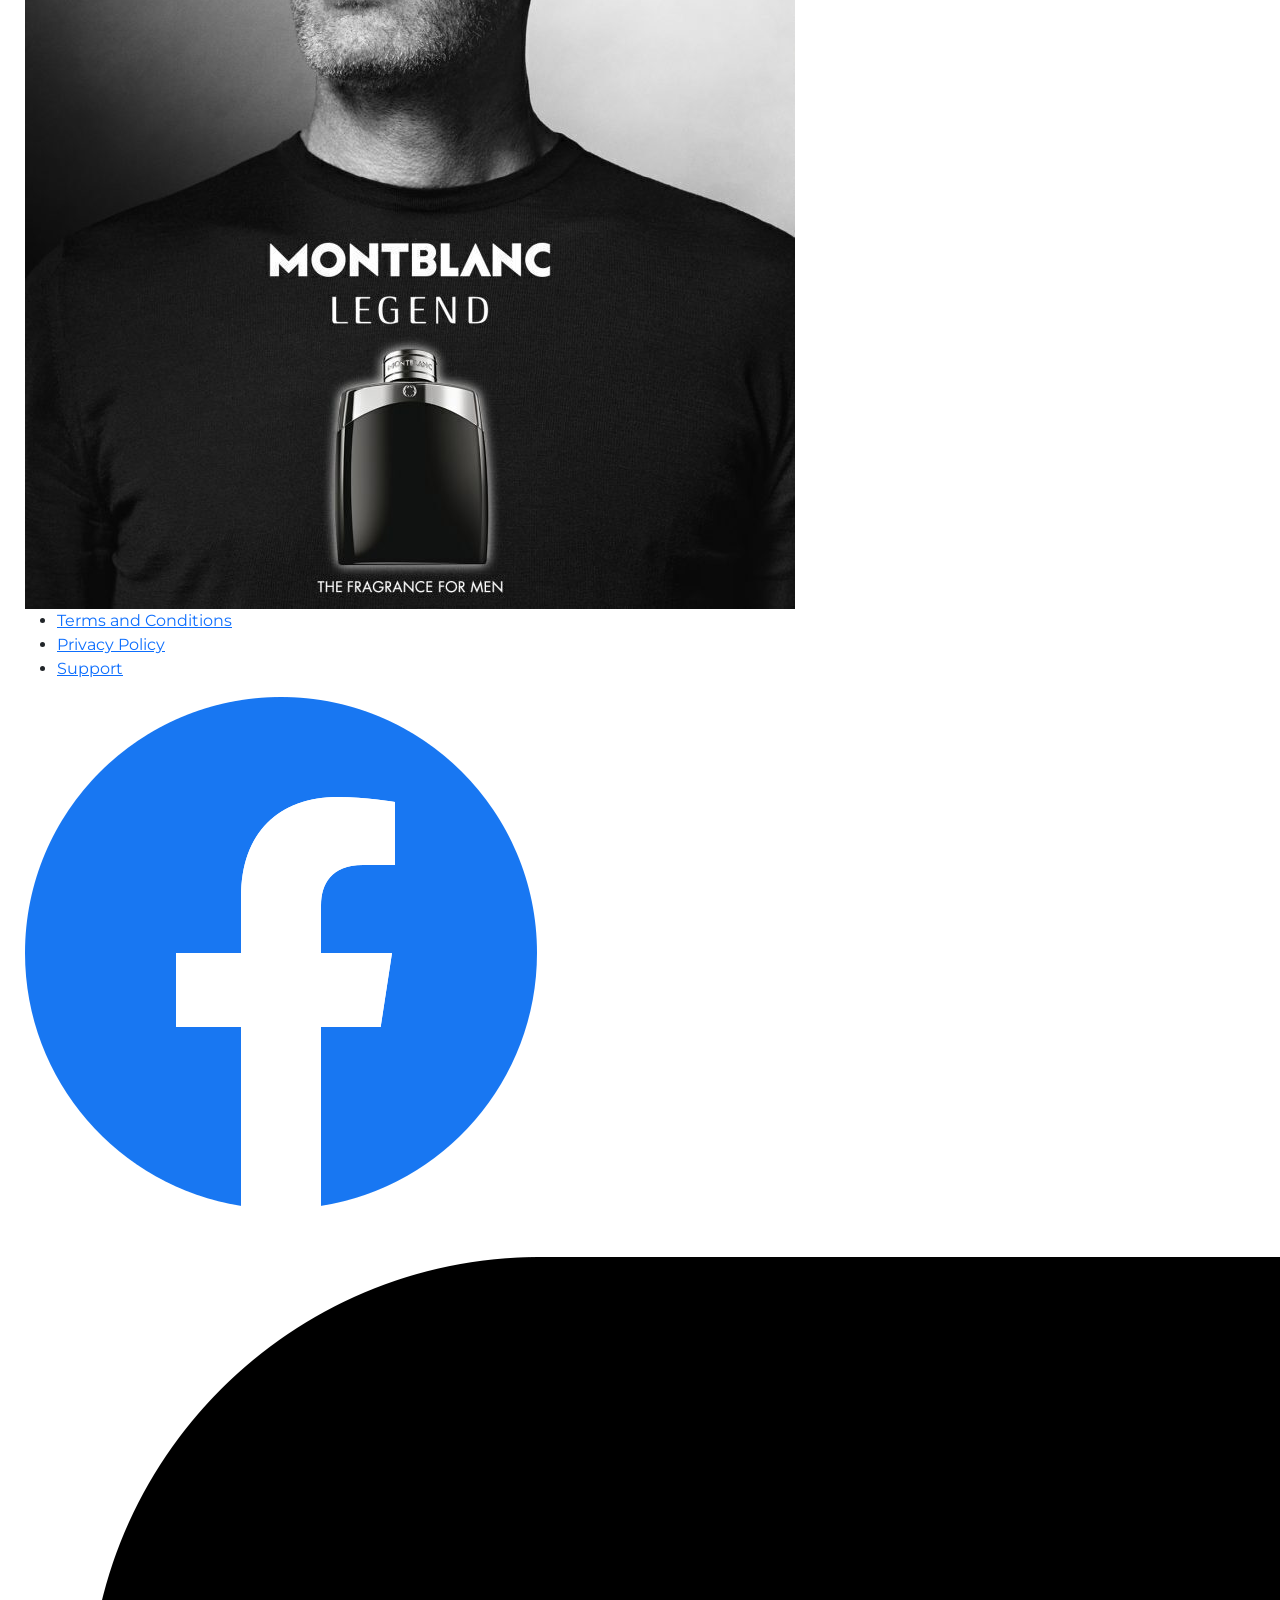
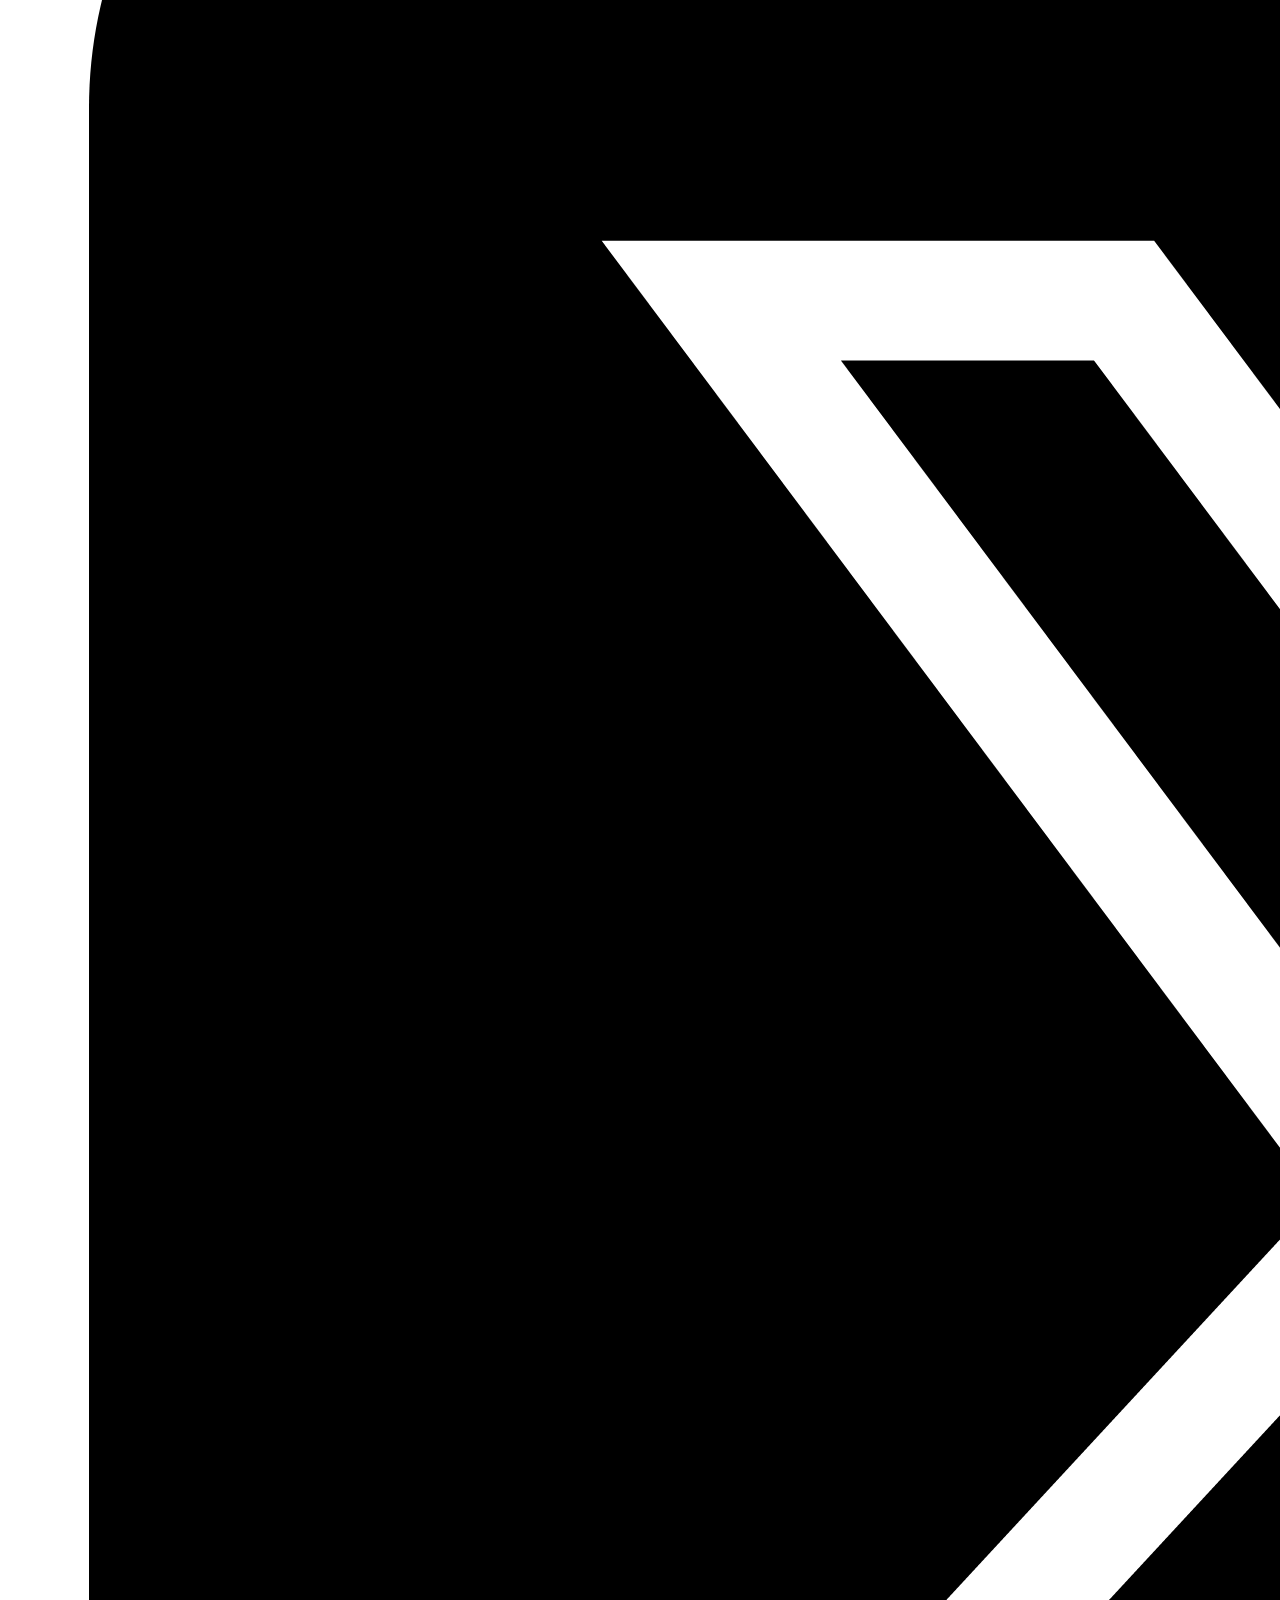
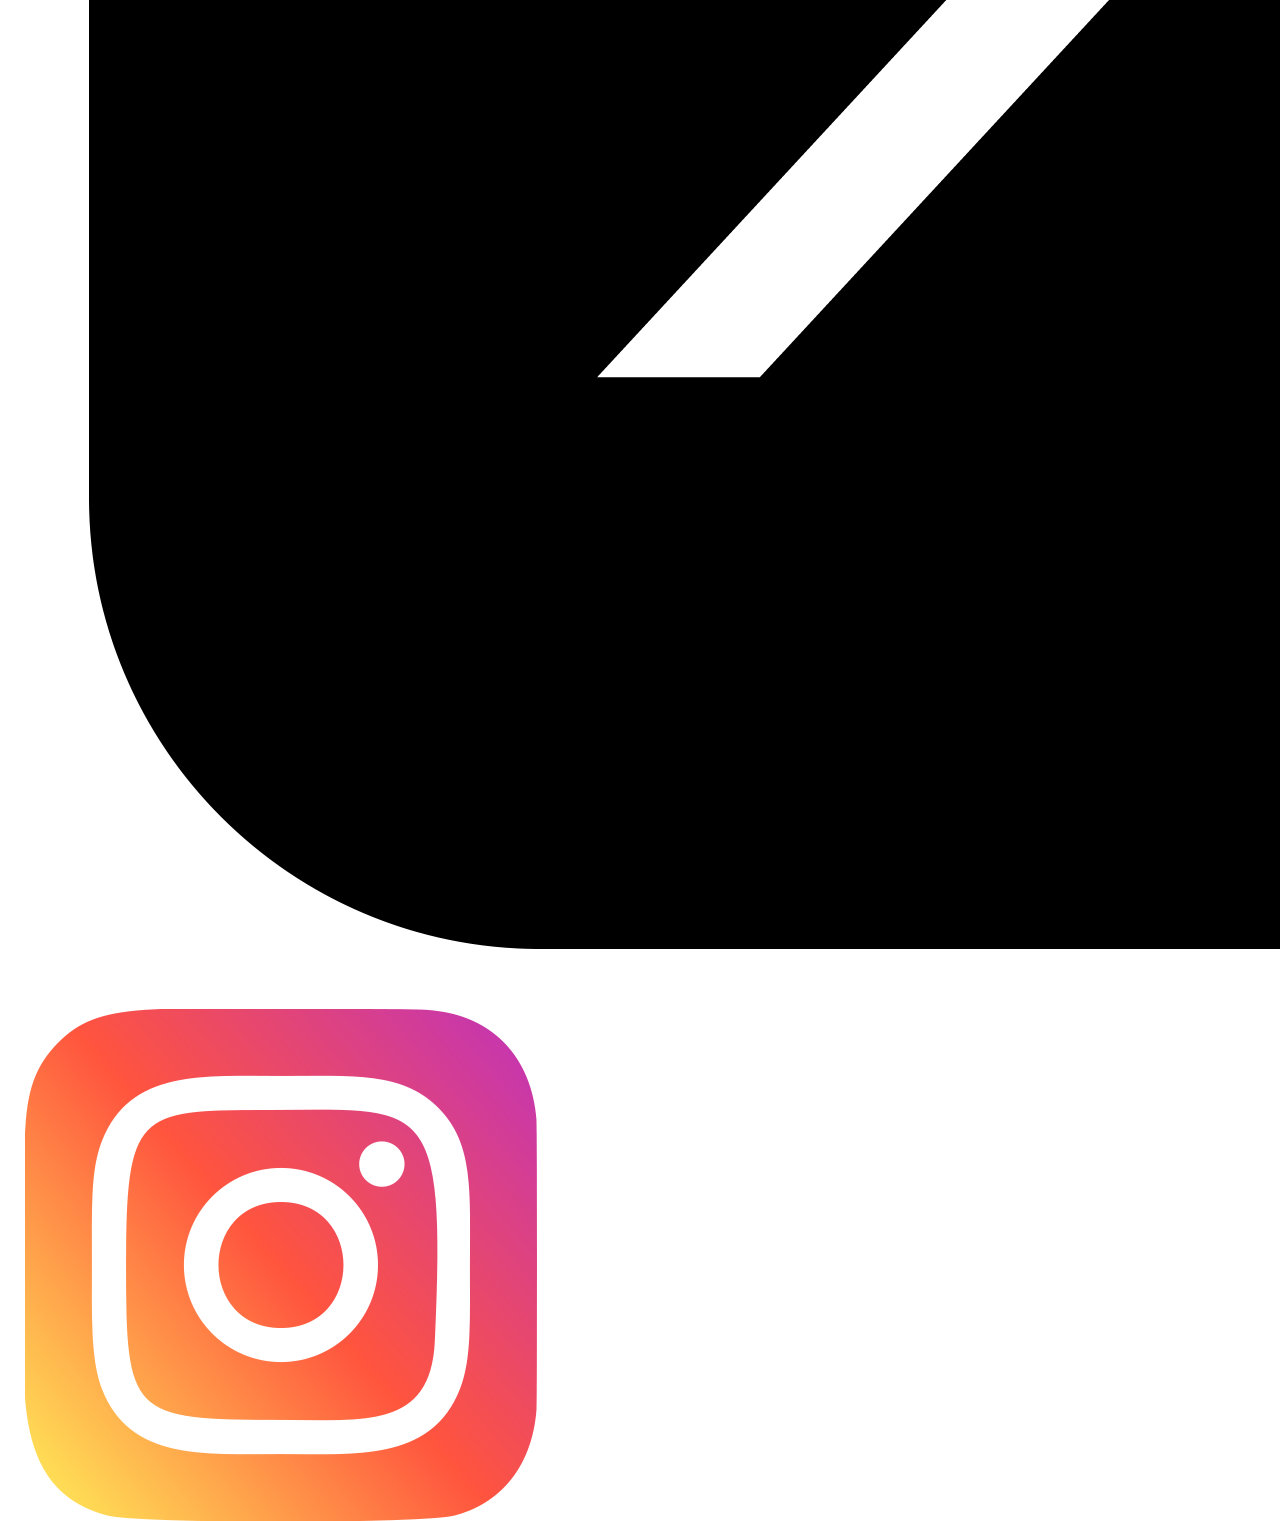
==== commit 82774d18: "se aplico sass" ====
--- a/index.html
+++ b/index.html
@@ -9,7 +9,7 @@
 </head>
 <body>
 
-    <header class="main-header">
+    <header class="header">
         <a href="/index.html" class="logo">
             <img src="./assets/logofoa.png" alt="Logotipo">
         </a>
--- a/style/style.css
+++ b/style/style.css
@@ -1,693 +1,132 @@
-@import url('https://fonts.googleapis.com/css2?family=Montserrat:ital,wght@0,100..900;1,100..900&family=Parisienne&display=swap');
+@charset "UTF-8";
+@import url("https://fonts.googleapis.com/css2?family=Montserrat:ital,wght@0,100..900;1,100..900&family=Parisienne&display=swap");
 * {
-    margin: 0;
-    padding: 0;
-    box-sizing: border-box;
-    font-family: Montserrat, Parisienne;
+  margin: 0;
+  padding: 0;
+  box-sizing: border-box;
+  font-family: Montserrat;
 }
 
-/* --- TUS ESTILOS ORIGINALES (Escritorio) --- */
-.main-header {
-    background-color: #2c3e50;
-    display: flex;
-    justify-content: space-between;
-    align-items: center;
-    padding: 15px 40px;
-    box-shadow: 0 2px 5px rgba(0,0,0,0.1);
-    position: relative; /* Importante para posicionar el menú móvil */
-    z-index: 1000;
+body {
+  background-color: white;
+  padding: 0 25px;
 }
 
-.logo img {
-    max-height: 100px;
-    display: block;
+h1, h2, h3 {
+  font-family: Parisienne;
 }
 
-.header-title {
-    font-size: 1.5rem;
-    color: #ffffff;
-    flex-grow: 1;
-    text-align: center;
-    font-family: Parisienne;
+.header {
+  background-color: #2c3e50;
+  display: flex;
+  justify-content: space-between;
+  align-items: center;
+  padding: 15px 40px;
+  box-shadow: 0 2px 5px rgba(0, 0, 0, 0.1);
+  position: relative;
+  z-index: 1000;
+}
+.header .logo img {
+  max-height: 100px;
+  display: block;
+}
+.header .header-title {
+  font-size: 1.5rem;
+  color: #ffffff;
+  flex-grow: 1;
+  text-align: center;
+  font-family: Parisienne;
+}
+.header .nav-list {
+  display: flex;
+  gap: 20px;
+  list-style: none;
+  margin: 0;
+  padding: 0;
+}
+.header .nav-list a {
+  text-decoration: none;
+  color: #ffffff;
+  font-weight: 600;
+  transition: color 0.3s ease;
+}
+.header .nav-list a:hover {
+  color: #ffd000;
+}
+.header .menu-toggle {
+  display: none;
+  flex-direction: column;
+  justify-content: space-between;
+  width: 28px;
+  height: 20px;
+  background: transparent;
+  border: none;
+  cursor: pointer;
+  padding: 0;
+  z-index: 1100;
+}
+.header {
+  /* Las 3 rayitas del botón */
+}
+.header .menu-toggle span {
+  width: 100%;
+  height: 3px;
+  background-color: #ffffff; /* Combinando con tus textos blancos */
+  transition: all 0.3s ease;
+}
+.header {
+  /* --- RESPONSIVE (Celulares y Tablets) --- */
+}
+@media (max-width: 768px) {
+  .header .main-header {
+    padding: 15px 20px; /* Reducimos padding en los costados */
+  }
+  .header .logo img {
+    max-height: 60px; /* Achicamos un poco el logo en celular */
+  }
+  .header .header-title {
+    font-size: 1.2rem; /* El título se adapta al espacio */
+    text-align: left; /* Lo alineamos a la izquierda junto al logo */
+    margin-left: 15px;
+  }
+  .header .menu-toggle {
+    display: flex;
+  }
+  .header .header-nav {
+    position: absolute;
+    top: 100%;
+    left: 0;
+    width: 100%;
+    background-color: #2c3e50; /* Mismo color de fondo que elegiste */
+    box-shadow: 0 4px 5px rgba(0, 0, 0, 0.2);
+    max-height: 0; /* Oculto inicialmente */
+    overflow: hidden;
+    transition: max-height 0.3s ease-in-out;
+  }
+  .header {
+    /* Clase activa para desplegar el menú con JS */
+  }
+  .header .header-nav.active {
+    max-height: 300px; /* Altura suficiente para los enlaces */
+  }
+  .header .nav-list {
+    flex-direction: column;
+    align-items: center;
+    padding: 20px 0;
+    gap: 20px;
+  }
+  .header {
+    /* Animación: El botón de 3 líneas pasa a ser una "X" al abrirse */
+  }
+  .header .menu-toggle.active span:nth-child(1) {
+    transform: translateY(8.5px) rotate(45deg);
+  }
+  .header .menu-toggle.active span:nth-child(2) {
+    opacity: 0;
+  }
+  .header .menu-toggle.active span:nth-child(3) {
+    transform: translateY(-8.5px) rotate(-45deg);
+  }
 }
 
-.nav-list {
-    display: flex;
-    gap: 20px;
-    list-style: none;
-    margin: 0;
-    padding: 0;
-}
-
-.nav-list a {
-    text-decoration: none;
-    color: #ffffff;
-    font-weight: 600;
-    transition: color 0.3s ease;
-}
-
-.nav-list a:hover {
-    color: #ffd000;
-}
-
-/* --- ESTILOS DEL BOTÓN HAMBURGUESA (Oculto en PC) --- */
-.menu-toggle {
-    display: none;
-    flex-direction: column;
-    justify-content: space-between;
-    width: 28px;
-    height: 20px;
-    background: transparent;
-    border: none;
-    cursor: pointer;
-    padding: 0;
-    z-index: 1100;
-}
-
-/* Las 3 rayitas del botón */
-.menu-toggle span {
-    width: 100%;
-    height: 3px;
-    background-color: #ffffff; /* Combinando con tus textos blancos */
-    transition: all 0.3s ease;
-}
-
-
-/* --- RESPONSIVE (Celulares y Tablets) --- */
-@media (max-width: 768px) {
-    .main-header {
-        padding: 15px 20px; /* Reducimos padding en los costados */
-    }
-
-    .logo img {
-        max-height: 60px; /* Achicamos un poco el logo en celular */
-    }
-
-    .header-title {
-        font-size: 1.2rem; /* El título se adapta al espacio */
-        text-align: left;  /* Lo alineamos a la izquierda junto al logo */
-        margin-left: 15px;
-    }
-
-    /* Mostramos el botón hamburguesa */
-    .menu-toggle {
-        display: flex;
-    }
-
-    /* Transformamos el menú en un desplegable */
-    .header-nav {
-        position: absolute;
-        top: 100%;
-        left: 0;
-        width: 100%;
-        background-color: #2c3e50; /* Mismo color de fondo que elegiste */
-        box-shadow: 0 4px 5px rgba(0,0,0,0.2);
-        max-height: 0; /* Oculto inicialmente */
-        overflow: hidden;
-        transition: max-height 0.3s ease-in-out;
-    }
-
-    /* Clase activa para desplegar el menú con JS */
-    .header-nav.active {
-        max-height: 300px; /* Altura suficiente para los enlaces */
-    }
-
-    .nav-list {
-        flex-direction: column;
-        align-items: center;
-        padding: 20px 0;
-        gap: 20px;
-    }
-
-    /* Animación: El botón de 3 líneas pasa a ser una "X" al abrirse */
-    .menu-toggle.active span:nth-child(1) {
-        transform: translateY(8.5px) rotate(45deg);
-    }
-    .menu-toggle.active span:nth-child(2) {
-        opacity: 0;
-    }
-    .menu-toggle.active span:nth-child(3) {
-        transform: translateY(-8.5px) rotate(-45deg);
-    }
-}
-
-/* --- BANNER --- */
-.banner {
-    background-image: url(../assets/banner.png);
-    background-size: cover;
-    background-position: center;
-    height: 70vh;
-    display: flex;
-    align-items: center; 
-    padding: 0 10%; 
-}
-
-.banner-content {
-    color: #ffffff;
-    max-width: 40vw; 
-    text-align: left;
-}
-
-.banner-content h2 {
-    font-family: Montserrat;
-    font-size: 5rem;
-    margin-bottom: 10px;
-}
-
-.banner-content h3 {
-    font-size: 1.5rem;
-    font-weight: 300;
-    margin-bottom: 25px;
-    color: #e0e0e0;
-}
-
-.btn-banner {
-    background-color: #ffffff;
-    color: rgb(0, 0, 0);
-    border: none;
-    padding: 12px 30px;
-    font-size: 1rem;
-    font-weight: bold;
-    border-radius: 5px;
-    cursor: pointer;
-    transition: background-color 0.3s ease, transform 0.2s ease;
-}
-
-.btn-banner:hover {
-    background-color: #ffd500;
-    transform: scale(1.05);
-}
-
-/* --- TARJETAS --- */
-.cards-section {
-    padding: 60px 40px;
-    max-width: 1200px;
-    margin: 0 auto;
-}
-
-.section-title {
-    text-align: start;
-    font-size: 2rem;
-    color: #2c3e50;
-    margin-bottom: 40px;
-}
-
-.cards-container {
-    display: flex;
-    justify-content: space-between;
-    gap: 30px;
-    flex-wrap: wrap;
-}
-
-.card {
-    background-color: #ffffff;
-    flex: 1;
-    min-width: 250px;
-    border-radius: 20px;
-    overflow: hidden;
-    box-shadow: 0 4px 15px rgba(0,0,0,0.05);
-    transition: transform 0.3s ease;
-}
-
-.card:hover {
-    transform: translateY(-5px);
-}
-
-.card img {
-    width: 100%;
-    height: 400px;
-    object-fit: cover;
-    object-position: top;
-}
-
-.card h4 {
-    font-size: 1.2rem;
-    color: #2c3e50;
-    padding: 20px 20px 10px 20px;
-}
-
-.card p {
-    color: #666;
-    font-size: 0.95rem;
-    line-height: 1.5;
-    padding: 0 20px 20px 20px;
-}
-
-/* --- FOOTER --- */
-.main-footer {
-    background-color: #2c3e50;
-    color: #ffffff;
-    display: flex;
-    justify-content: space-between;
-    align-items: center;
-    padding: 30px 40px;
-    margin-top: 40px;
-}
-
-.footer-links {
-    display: flex;
-    flex-direction: column;
-    gap: 10px;
-    list-style: none;
-}
-
-.footer-links a {
-    color: #bdc3c7;
-    text-decoration: none;
-    font-size: 0.9rem;
-    transition: color 0.3s ease;
-}
-
-.footer-links a:hover {
-    color: #ffffff;
-}
-
-.footer-right {
-    display: flex;
-    gap: 20px;
-}
-
-.social-icon {
-    color: #ffffff;
-    font-size: 1.5rem;
-    transition: color 0.3s ease, transform 0.2s ease;
-}
-
-.social-icon:hover {
-    color: #3498db;
-    transform: scale(1.2);
-}
-
-.footer-img{
-    height: 50px;
-    width: 50px;
-}
-
-/* --- DETALLE FRAGANCIA ZINEDINE ZIDANE --- */
-.fragrance-detail-section {
-    background-color: #181818;
-    padding: 80px 40px;
-    display: flex;
-    justify-content: center;
-}
-
-.fragrance-detail-container {
-    max-width: 1200px;
-    width: 100%;
-    display: grid;
-    grid-template-columns: 1fr 1.2fr;
-    gap: 50px;
-    align-items: start;
-}
-
-.fragrance-text-block {
-    display: flex;
-    flex-direction: column;
-    gap: 20px;
-}
-
-.brand-subtitle {
-    font-size: 0.85rem;
-    font-weight: 700;
-    letter-spacing: 2px;
-    color: #ffffff;
-}
-
-.fragrance-title {
-    font-family: montserrat;
-    font-size: 2.8rem;
-    font-weight: 900;
-    line-height: 1.1;
-    color: #ffffff;
-    letter-spacing: -1px;
-    text-transform: uppercase;
-}
-
-.fragrance-title .thin-text {
-    font-weight: 300;
-    font-size: 2.2rem;
-}
-
-.fragrance-description {
-    font-size: 1rem;
-    line-height: 1.6;
-    color: #ffffff;
-    max-width: 420px;
-    text-align: left;
-    margin-bottom: 30px;
-}
-
-.small-perfume-card {
-    position: relative;
-    width: 250px;
-    box-shadow: 0 10px 30px rgba(0,0,0,0.08);
-    border-radius: 4px;
-    overflow: hidden;
-}
-
-.small-perfume-card img {
-    width: 100%;
-    display: block;
-    object-fit: cover;
-}
-
-.badge-new {
-    position: absolute;
-    top: 15px;
-    right: 15px;
-    background-color: #b41515;
-    color: #ffffff;
-    font-size: 0.7rem;
-    font-weight: bold;
-    padding: 4px 10px;
-    letter-spacing: 1px;
-}
-
-.fragrance-image-block {
-    width: 100%;
-    display: flex;
-    justify-content: flex-end;
-}
-
-.fragrance-image-block img {
-    width: 100%;
-    max-width: 550px;
-    height: auto;
-    object-fit: cover;
-    box-shadow: 0 15px 35px rgba(0,0,0,0.05);
-    transition: color 0.3s ease, transform 0.2s ease;
-}
-
-.fragrance-image-block img:hover{
-    transform: scale(0.8);
-}
-
-
-/* --- RESPONSIVE (Para pantallas chicas o celulares) --- */
-@media (max-width: 768px) {
-    .fragrance-detail-container {
-    grid-template-columns: 1fr; /* Pasa a una sola columna */
-    gap: 40px;
-    }
-    
-    .fragrance-image-block {
-    justify-content: center;
-    order: -1; /* Mueve la imagen principal arriba en celulares */
-    }
-    
-    .fragrance-text-block {
-    align-items: center;
-    text-align: center;
-    }
-    
-    .fragrance-description {
-    text-align: center;
-    }
-}
-
-/*Mosaico*/
-/* Estilo personalizado opcional para el efecto de mosaico */
-        .mosaic-item {
-            position: relative;
-            overflow: hidden;
-            border-radius: 8px; /* Bordes redondeados */
-            margin-bottom: 24px; /* Espaciado inferior */
-        }
-        
-        .mosaic-item img {
-            transition: transform 0.3s ease;
-            object-fit: cover;
-            width: 100%;
-            height: 100%;
-        }
-
-        /* Efecto Zoom al pasar el cursor */
-        .mosaic-item:hover img {
-            transform: scale(1.05);
-        }
-        /* Alturas fijas para simular asimetría en pantallas grandes */
-        @media (min-width: 768px) {
-            .h-md-250 { height: 250px; }
-            .h-md-400 { height: 400px; }
-            .h-md-500 { height: 500px; }
-        }
-
-        /*CONTACTO*/
-        .form-container {
-            background-color: #ffffff;
-            border-radius: 16px;
-            overflow: hidden;
-            box-shadow: 0 10px 30px rgba(0, 0, 0, 0.08);
-        }
-        .bg-image-side {
-            background-image: url('/assets/c1.webp');
-            background-size: cover;
-            background-position: center;
-            min-height: 100%;
-        }
-        @media (max-width: 767.98px) {
-            .bg-image-side {
-                min-height: 200px; /* Altura más baja para móviles */
-            }
-        }
-
-    .about-main {
-    background-color: #fcfcfc; /* Un fondo casi blanco, muy limpio */
-    min-height: 80vh;
-    display: flex;
-    align-items: left;
-    justify-content: center;
-    padding: 80px 40px;
-}
-
-.about-container {
-    max-width: 1200px;
-    margin: 0 auto;
-    display: grid;
-    grid-template-columns: 1.2fr 0.8fr;
-    gap: 60px;
-    align-items: left;
-    justify-content: center;
-}
-
-.about-title {
-    font-size: 3rem;
-    color: #2c3e50;
-    margin-bottom: 25px;
-    font-weight: 800;
-    position: relative;
-}
-
-.about-title::after {
-    content: '';
-    display: block;
-    width: 60px;
-    height: 4px;
-    background-color: #ffd000;
-    margin-top: 10px;
-}
-
-.about-description {
-    color: #555;
-    font-size: 1.1rem;
-    line-height: 1.7;
-    margin-bottom: 20px;
-}
-
-/* Contenedor de la imagen en formato circular */
-.about-image-wrapper {
-    width: 380px;
-    height: 380px;
-    border-radius: 50%; 
-    overflow: hidden;
-    box-shadow: 0 15px 35px rgba(0, 0, 0, 0.1);
-    border: 8px solid #ffffff;
-    margin: 0 auto;
-}
-
-.about-image-wrapper img {
-    width: 100%;
-    height: 100%;
-    object-fit: cover;
-}
-
-/* --- ANIMACIÓN SUTIL DE ENTRADA --- */
-@keyframes fadeInUp {
-    from {
-        opacity: 0;
-        transform: translateY(20px);
-    }
-    to {
-        opacity: 1;
-        transform: translateY(0);
-    }
-}
-
-.animated-fade-in {
-    animation: fadeInUp 1s ease-out forwards;
-}
-
-/* --- RESPONSIVE NOSOTROS --- */
-@media (max-width: 992px) {
-    .about-container {
-        grid-template-columns: 1fr; /* En tablets y celulares pasa a una sola columna */
-        gap: 40px;
-        text-align: center;
-    }
-
-    .about-title::after {
-        margin: 10px auto 0 auto; /* Centra la línea dorada en móviles */
-    }
-
-    .about-image-wrapper {
-        width: 300px;
-        height: 300px;
-        order: -1; /* Muestra la imagen arriba del texto en pantallas chicas */
-    }
-}
-
-/* --- SECCIÓN FRAGANCIAS DE LOS CRACKS (FLIP CARDS) --- */
-.cracks-main {
-    background-color: #f8fafc; /* Color claro para contrastar con las tarjetas */
-    min-height: 85vh;
-    padding: 60px 40px;
-}
-
-.cracks-section {
-    max-width: 1200px;
-    margin: 0 auto;
-}
-
-.cracks-main-title {
-    font-size: 2.5rem;
-    color: #2c3e50;
-    text-align: center;
-    margin-bottom: 10px;
-    font-weight: 800;
-}
-
-.cracks-subtitle {
-    text-align: center;
-    color: #666;
-    font-size: 1.1rem;
-    margin-bottom: 50px;
-}
-
-/* Contenedor de las tarjetas */
-.flip-cards-container {
-    display: flex;
-    justify-content: center;
-    gap: 40px;
-    flex-wrap: wrap;
-}
-
-/* Configuración del contenedor 3D */
-.flip-card {
-    background-color: transparent;
-    width: 320px;
-    height: 450px;
-    perspective: 1000px; /* Determina el efecto de profundidad 3D al girar */
-}
-
-/* El elemento interno que realmente va a rotar */
-.flip-card-inner {
-    position: relative;
-    width: 100%;
-    height: 100%;
-    text-align: center;
-    transition: transform 0.6s cubic-bezier(0.4, 0, 0.2, 1);
-    transform-style: preserve-3d; /* Clave para que los hijos mantengan su posición 3D */
-    box-shadow: 0 4px 20px rgba(0,0,0,0.08);
-    border-radius: 20px;
-}
-
-/* Al pasar el mouse, gira 180 grados en el eje Y */
-.flip-card:hover .flip-card-inner {
-    transform: rotateY(180deg);
-}
-
-/* Propiedades comunes para el frente y el dorso */
-.flip-card-front, .flip-card-back {
-    position: absolute;
-    width: 100%;
-    height: 100%;
-    -webkit-backface-visibility: hidden; /* Oculta la parte de atrás cuando se da vuelta */
-    backface-visibility: hidden;
-    border-radius: 20px;
-    overflow: hidden;
-}
-
-/* --- ESTILO FRENTE --- */
-.flip-card-front {
-    background-color: #bbb;
-    color: black;
-}
-
-.flip-card-front img {
-    width: 100%;
-    height: 100%;
-    object-fit: cover;
-    object-position: top;
-}
-
-/* Degradado oscuro sobre la foto para que se lea el nombre del jugador */
-.player-name-overlay {
-    position: absolute;
-    bottom: 0;
-    left: 0;
-    width: 100%;
-    padding: 30px 20px;
-    background: linear-gradient(transparent, rgba(44, 62, 80, 0.95));
-    text-align: left;
-}
-
-.player-name-overlay h3 {
-    color: #ffffff;
-    font-size: 1.5rem;
-    margin: 0;
-    font-weight: 700;
-}
-
-/* --- ESTILO DORSO (Cuando se da vuelta) --- */
-.flip-card-back {
-    background-color: #2c3e50; /* Tu azul característico */
-    color: #ffffff;
-    transform: rotateY(180deg); /* El dorso arranca ya invertido */
-    display: flex;
-    flex-direction: column;
-    justify-content: center;
-    align-items: center;
-    padding: 30px;
-}
-
-.flip-card-back h4 {
-    font-size: 1.4rem;
-    color: #ffd000;
-    margin-bottom: 5px;
-    font-weight: 700;
-}
-
-.perfume-type {
-    font-size: 0.8rem;
-    letter-spacing: 2px;
-    text-transform: uppercase;
-    color: #bdc3c7;
-    margin-bottom: 25px;
-}
-
-.perfume-desc {
-    font-size: 0.95rem;
-    line-height: 1.6;
-    color: #e0e0e0;
-}
-
-/* --- RESPONSIVE --- */
-@media (max-width: 768px) {
-    .flip-cards-container {
-        gap: 30px;
-    }
-    .flip-card {
-        width: 100%;
-        max-width: 340px;
-    }
-}+/*# sourceMappingURL=style.css.map */
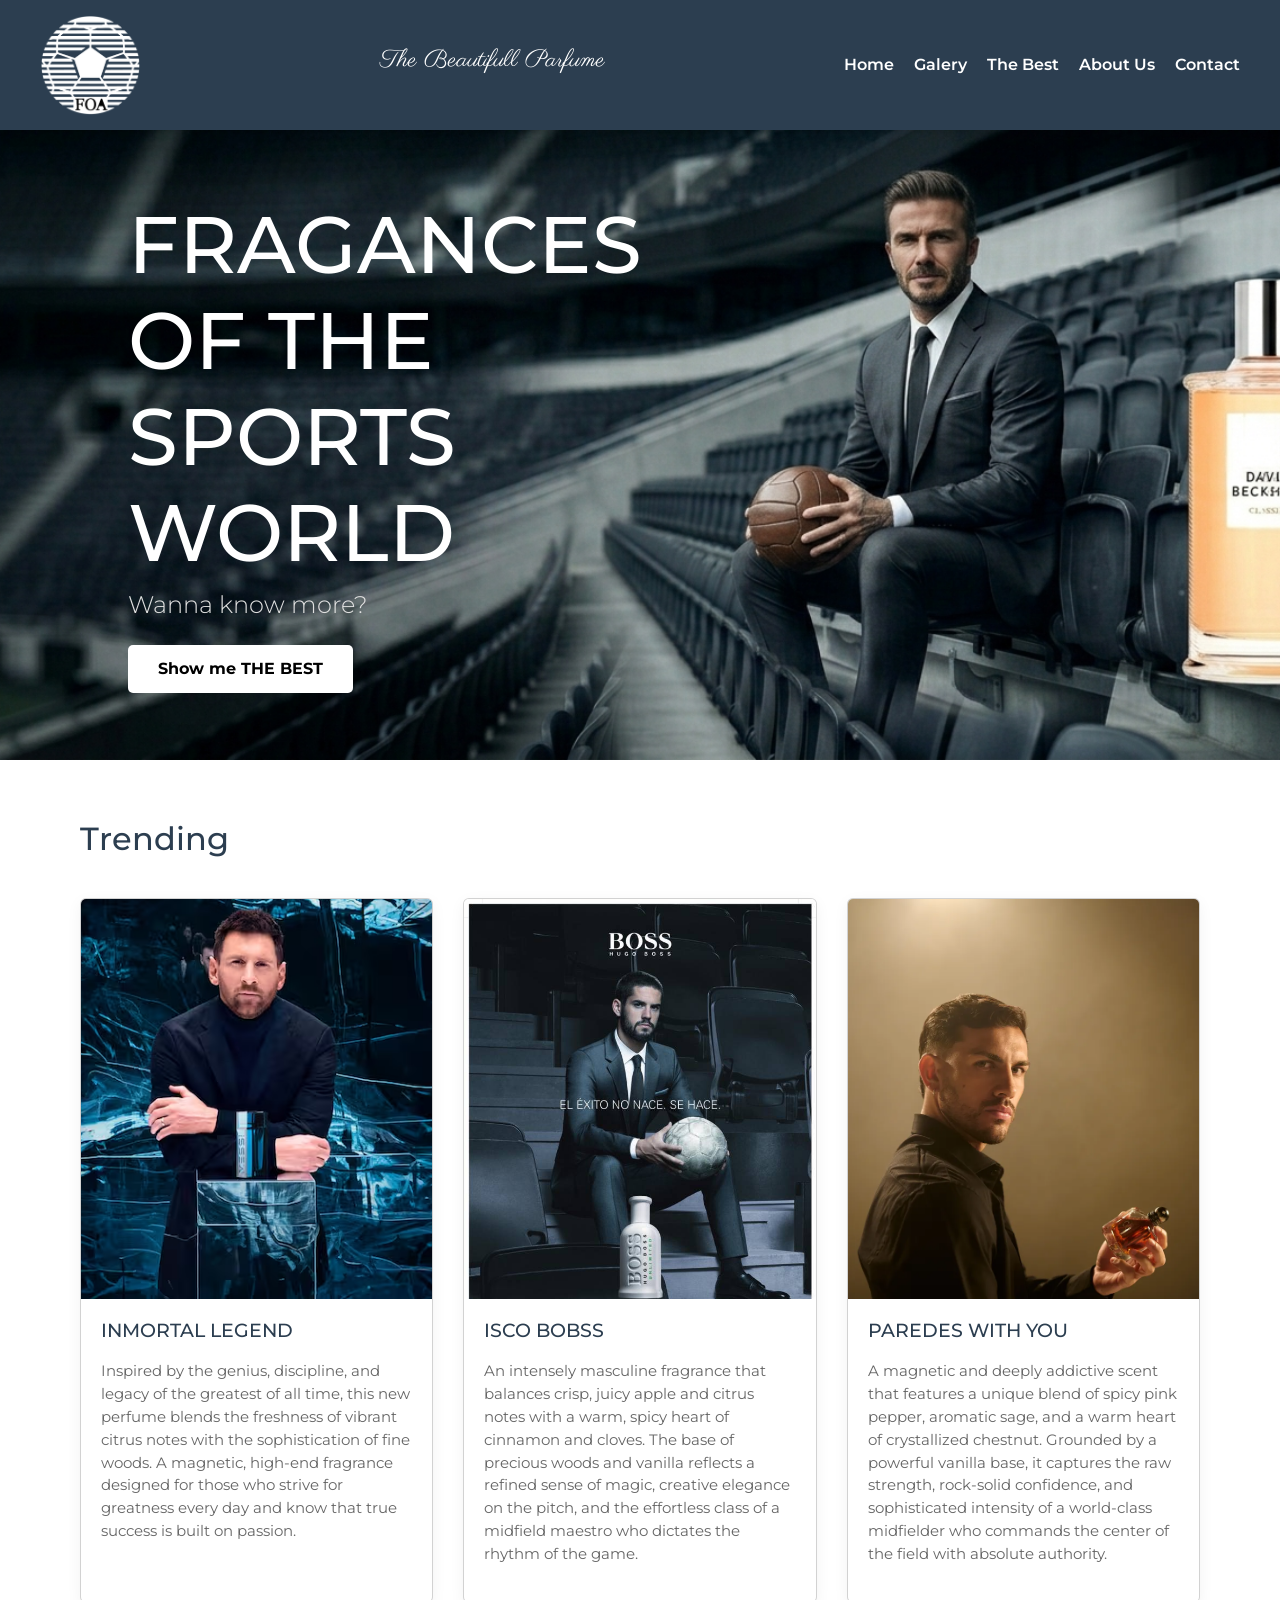
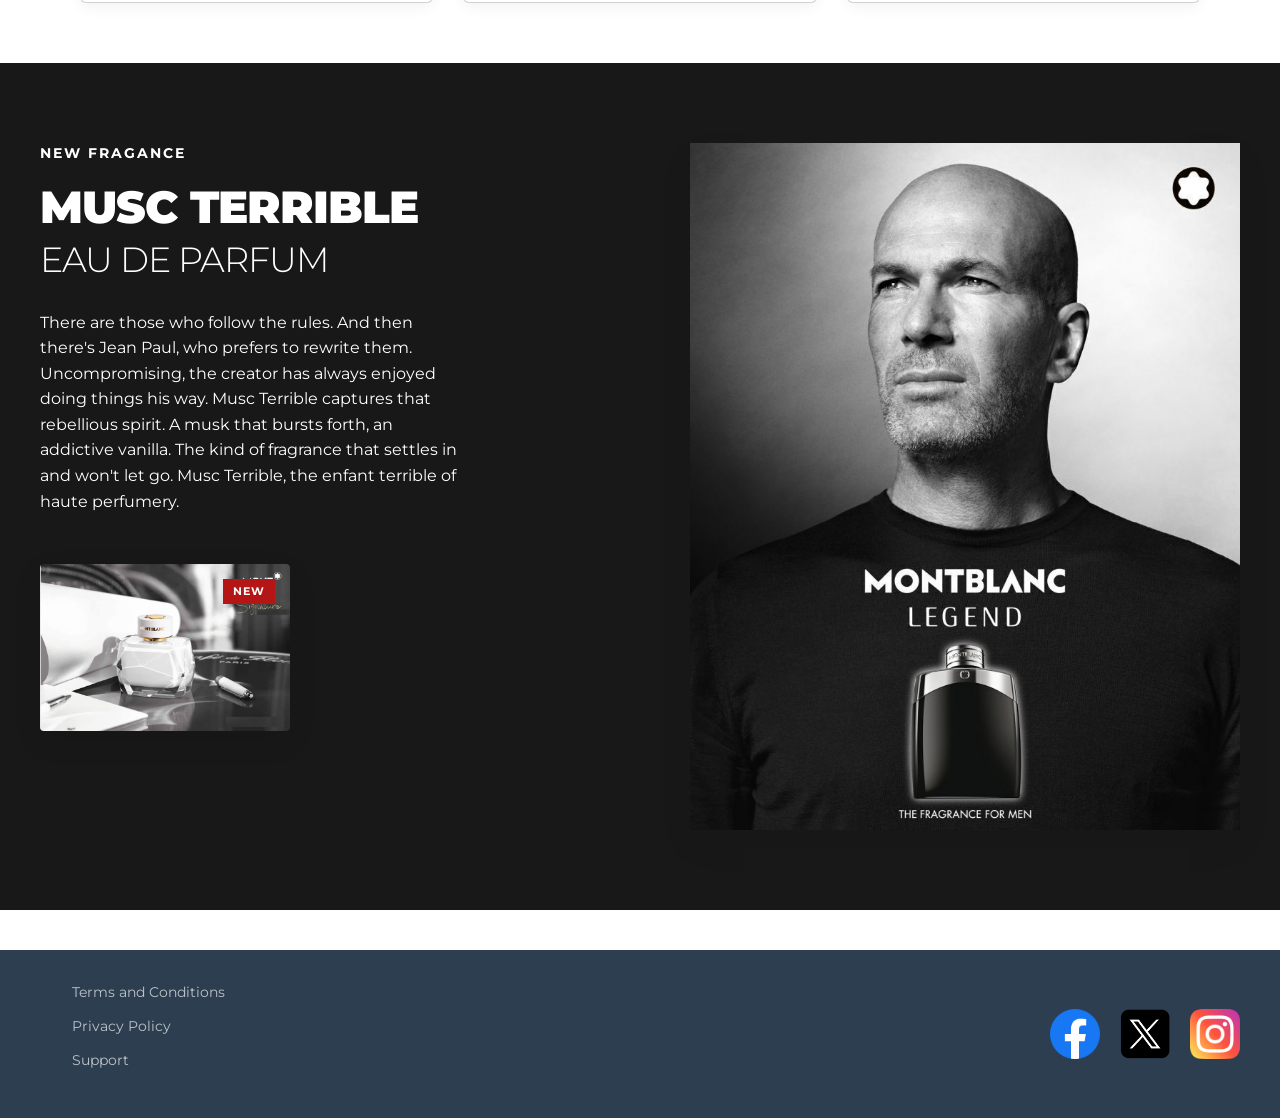
==== commit 5fa319b8: "SEO aplicado" ====
--- a/index.html
+++ b/index.html
@@ -3,7 +3,11 @@
 <head>
     <meta charset="UTF-8">
     <meta name="viewport" content="width=device-width, initial-scale=1.0">
-    <title>Fragance For All / FOA</title>
+    <title>Fragance For All (FOA) | Perfumes del Mundo Deportivo</title>
+    <meta name="description" content="Discover Fragance For All (FOA). High-end perfumes and exclusive fragrances inspired by the sports world. Find the scent of greatness and creative elegance.">
+    <meta name="keywords" content="Fragance For All, FOA, sports world fragrances, football perfumes, high-end perfumery, Musc Terrible, masculine scents, luxury colognes">
+    <meta name="author" content="Tomas Ayes">
+    <meta name="owner" content="Tomas Ayes">
     <link rel="stylesheet" href="./style/style.css">
     <link href="https://cdn.jsdelivr.net/npm/bootstrap@5.3.8/dist/css/bootstrap.min.css" rel="stylesheet" integrity="sha384-sRIl4kxILFvY47J16cr9ZwB07vP4J8+LH7qKQnuqkuIAvNWLzeN8tE5YBujZqJLB" crossorigin="anonymous">
 </head>
--- a/style/style.css
+++ b/style/style.css
@@ -1,19 +1,23 @@
-@charset "UTF-8";
-@import url("https://fonts.googleapis.com/css2?family=Montserrat:ital,wght@0,100..900;1,100..900&family=Parisienne&display=swap");
-* {
-  margin: 0;
-  padding: 0;
-  box-sizing: border-box;
-  font-family: Montserrat;
-}
-
-body {
-  background-color: white;
-  padding: 0 25px;
-}
-
-h1, h2, h3 {
-  font-family: Parisienne;
+@import url("https://fonts.googleapis.com/css2?family=Montserrat:ital,wght@0,100..900;1,100..900&family=Parisienne&display=swap");
+@import url("https://fonts.googleapis.com/css2?family=Montserrat:ital,wght@0,100..900;1,100..900&family=Parisienne&display=swap");
+@import url("https://fonts.googleapis.com/css2?family=Montserrat:ital,wght@0,100..900;1,100..900&family=Parisienne&display=swap");
+@import url("https://fonts.googleapis.com/css2?family=Montserrat:ital,wght@0,100..900;1,100..900&family=Parisienne&display=swap");
+@import url("https://fonts.googleapis.com/css2?family=Montserrat:ital,wght@0,100..900;1,100..900&family=Parisienne&display=swap");
+@import url("https://fonts.googleapis.com/css2?family=Montserrat:ital,wght@0,100..900;1,100..900&family=Parisienne&display=swap");
+@import url("https://fonts.googleapis.com/css2?family=Montserrat:ital,wght@0,100..900;1,100..900&family=Parisienne&display=swap");
+@import url("https://fonts.googleapis.com/css2?family=Montserrat:ital,wght@0,100..900;1,100..900&family=Parisienne&display=swap");
+* {
+  margin: 0;
+  padding: 0;
+  box-sizing: border-box;
+  font-family: "Montserrat", sans-serif, "Parisienne", cursive;
+}
+
+* {
+  margin: 0;
+  padding: 0;
+  box-sizing: border-box;
+  font-family: "Montserrat", sans-serif, "Parisienne", cursive;
 }
 
 .header {
@@ -30,27 +34,27 @@
   max-height: 100px;
   display: block;
 }
-.header .header-title {
+.header-title {
   font-size: 1.5rem;
   color: #ffffff;
   flex-grow: 1;
   text-align: center;
-  font-family: Parisienne;
-}
-.header .nav-list {
+  font-family: "Parisienne", cursive;
+}
+.header-nav .nav-list {
   display: flex;
   gap: 20px;
   list-style: none;
   margin: 0;
   padding: 0;
 }
-.header .nav-list a {
+.header-nav .nav-list a {
   text-decoration: none;
   color: #ffffff;
   font-weight: 600;
   transition: color 0.3s ease;
 }
-.header .nav-list a:hover {
+.header-nav .nav-list a:hover {
   color: #ffd000;
 }
 .header .menu-toggle {
@@ -65,67 +69,591 @@
   padding: 0;
   z-index: 1100;
 }
-.header {
-  /* Las 3 rayitas del botón */
-}
 .header .menu-toggle span {
   width: 100%;
   height: 3px;
-  background-color: #ffffff; /* Combinando con tus textos blancos */
+  background-color: #ffffff;
   transition: all 0.3s ease;
 }
-.header {
-  /* --- RESPONSIVE (Celulares y Tablets) --- */
+.header .menu-toggle.active span:nth-child(1) {
+  transform: translateY(8.5px) rotate(45deg);
+}
+.header .menu-toggle.active span:nth-child(2) {
+  opacity: 0;
+}
+.header .menu-toggle.active span:nth-child(3) {
+  transform: translateY(-8.5px) rotate(-45deg);
 }
 @media (max-width: 768px) {
-  .header .main-header {
-    padding: 15px 20px; /* Reducimos padding en los costados */
+  .header {
+    padding: 15px 20px;
   }
   .header .logo img {
-    max-height: 60px; /* Achicamos un poco el logo en celular */
+    max-height: 60px;
   }
   .header .header-title {
-    font-size: 1.2rem; /* El título se adapta al espacio */
-    text-align: left; /* Lo alineamos a la izquierda junto al logo */
+    font-size: 1.2rem;
+    text-align: left;
     margin-left: 15px;
   }
   .header .menu-toggle {
     display: flex;
   }
-  .header .header-nav {
+  .header-nav {
     position: absolute;
     top: 100%;
     left: 0;
     width: 100%;
-    background-color: #2c3e50; /* Mismo color de fondo que elegiste */
+    background-color: #2c3e50;
     box-shadow: 0 4px 5px rgba(0, 0, 0, 0.2);
-    max-height: 0; /* Oculto inicialmente */
+    max-height: 0;
     overflow: hidden;
     transition: max-height 0.3s ease-in-out;
   }
-  .header {
-    /* Clase activa para desplegar el menú con JS */
-  }
-  .header .header-nav.active {
-    max-height: 300px; /* Altura suficiente para los enlaces */
-  }
-  .header .nav-list {
+  .header-nav.active {
+    max-height: 300px;
+  }
+  .header-nav .nav-list {
     flex-direction: column;
     align-items: center;
     padding: 20px 0;
     gap: 20px;
   }
-  .header {
-    /* Animación: El botón de 3 líneas pasa a ser una "X" al abrirse */
-  }
-  .header .menu-toggle.active span:nth-child(1) {
-    transform: translateY(8.5px) rotate(45deg);
-  }
-  .header .menu-toggle.active span:nth-child(2) {
+}
+
+* {
+  margin: 0;
+  padding: 0;
+  box-sizing: border-box;
+  font-family: "Montserrat", sans-serif, "Parisienne", cursive;
+}
+
+.main-footer {
+  background-color: #2c3e50;
+  color: #ffffff;
+  display: flex;
+  justify-content: space-between;
+  align-items: center;
+  padding: 30px 40px;
+  margin-top: 40px;
+}
+.main-footer .footer-links {
+  display: flex;
+  flex-direction: column;
+  gap: 10px;
+  list-style: none;
+}
+.main-footer .footer-links a {
+  color: #bdc3c7;
+  text-decoration: none;
+  font-size: 0.9rem;
+  transition: color 0.3s ease;
+}
+.main-footer .footer-links a:hover {
+  color: #ffffff;
+}
+.main-footer .footer-right {
+  display: flex;
+  gap: 20px;
+}
+.main-footer .social-icon {
+  color: #ffffff;
+  font-size: 1.5rem;
+  transition: color 0.3s ease, transform 0.2s ease;
+}
+.main-footer .social-icon:hover {
+  color: #3498db;
+  transform: scale(1.2);
+}
+.main-footer .footer-img {
+  height: 50px;
+  width: 50px;
+}
+
+* {
+  margin: 0;
+  padding: 0;
+  box-sizing: border-box;
+  font-family: "Montserrat", sans-serif, "Parisienne", cursive;
+}
+
+.card {
+  background-color: #ffffff;
+  flex: 1;
+  min-width: 250px;
+  border-radius: 20px;
+  overflow: hidden;
+  box-shadow: 0 4px 15px rgba(0, 0, 0, 0.05);
+  transition: transform 0.3s ease;
+}
+.card:hover {
+  transform: translateY(-5px);
+}
+.card img {
+  width: 100%;
+  height: 400px;
+  object-fit: cover;
+  object-position: top;
+}
+.card h4 {
+  font-size: 1.2rem;
+  color: #2c3e50;
+  padding: 20px 20px 10px 20px;
+}
+.card p {
+  color: #666666;
+  font-size: 0.95rem;
+  line-height: 1.5;
+  padding: 0 20px 20px 20px;
+}
+
+* {
+  margin: 0;
+  padding: 0;
+  box-sizing: border-box;
+  font-family: "Montserrat", sans-serif, "Parisienne", cursive;
+}
+
+.banner {
+  background-image: url(../assets/banner.png);
+  background-size: cover;
+  background-position: center;
+  height: 70vh;
+  display: flex;
+  align-items: center;
+  padding: 0 10%;
+}
+.banner-content {
+  color: #ffffff;
+  max-width: 40vw;
+  text-align: left;
+}
+.banner-content h2 {
+  font-family: "Montserrat", sans-serif;
+  font-size: 5rem;
+  margin-bottom: 10px;
+}
+.banner-content h3 {
+  font-size: 1.5rem;
+  font-weight: 300;
+  margin-bottom: 25px;
+  color: #e0e0e0;
+}
+
+.btn-banner {
+  background-color: #ffffff;
+  color: rgb(0, 0, 0);
+  border: none;
+  padding: 12px 30px;
+  font-size: 1rem;
+  font-weight: bold;
+  border-radius: 5px;
+  cursor: pointer;
+  transition: background-color 0.3s ease, transform 0.2s ease;
+}
+.btn-banner:hover {
+  background-color: #ffd500;
+  transform: scale(1.05);
+}
+
+.cards-section {
+  padding: 60px 40px;
+  max-width: 1200px;
+  margin: 0 auto;
+}
+.cards-section .section-title {
+  text-align: start;
+  font-size: 2rem;
+  color: #2c3e50;
+  margin-bottom: 40px;
+}
+.cards-section .cards-container {
+  display: flex;
+  justify-content: space-between;
+  gap: 30px;
+  flex-wrap: wrap;
+}
+
+.fragrance-detail-section {
+  background-color: #181818;
+  padding: 80px 40px;
+  display: flex;
+  justify-content: center;
+}
+.fragrance-detail-section .fragrance-detail-container {
+  max-width: 1200px;
+  width: 100%;
+  display: grid;
+  grid-template-columns: 1fr 1.2fr;
+  gap: 50px;
+  align-items: start;
+}
+.fragrance-detail-section .fragrance-text-block {
+  display: flex;
+  flex-direction: column;
+  gap: 20px;
+}
+.fragrance-detail-section .fragrance-text-block .brand-subtitle {
+  font-size: 0.85rem;
+  font-weight: 700;
+  letter-spacing: 2px;
+  color: #ffffff;
+}
+.fragrance-detail-section .fragrance-text-block .fragrance-title {
+  font-family: "Montserrat", sans-serif;
+  font-size: 2.8rem;
+  font-weight: 900;
+  line-height: 1.1;
+  color: #ffffff;
+  letter-spacing: -1px;
+  text-transform: uppercase;
+}
+.fragrance-detail-section .fragrance-text-block .fragrance-title .thin-text {
+  font-weight: 300;
+  font-size: 2.2rem;
+}
+.fragrance-detail-section .fragrance-text-block .fragrance-description {
+  font-size: 1rem;
+  line-height: 1.6;
+  color: #ffffff;
+  max-width: 420px;
+  text-align: left;
+  margin-bottom: 30px;
+}
+.fragrance-detail-section .small-perfume-card {
+  position: relative;
+  width: 250px;
+  box-shadow: 0 10px 30px rgba(0, 0, 0, 0.08);
+  border-radius: 4px;
+  overflow: hidden;
+}
+.fragrance-detail-section .small-perfume-card img {
+  width: 100%;
+  display: block;
+  object-fit: cover;
+}
+.fragrance-detail-section .small-perfume-card .badge-new {
+  position: absolute;
+  top: 15px;
+  right: 15px;
+  background-color: #b41515;
+  color: #ffffff;
+  font-size: 0.7rem;
+  font-weight: bold;
+  padding: 4px 10px;
+  letter-spacing: 1px;
+}
+.fragrance-detail-section .fragrance-image-block {
+  width: 100%;
+  display: flex;
+  justify-content: flex-end;
+}
+.fragrance-detail-section .fragrance-image-block img {
+  width: 100%;
+  max-width: 550px;
+  height: auto;
+  object-fit: cover;
+  box-shadow: 0 15px 35px rgba(0, 0, 0, 0.05);
+  transition: color 0.3s ease, transform 0.2s ease;
+}
+.fragrance-detail-section .fragrance-image-block img:hover {
+  transform: scale(0.8);
+}
+@media (max-width: 768px) {
+  .fragrance-detail-section .fragrance-detail-container {
+    grid-template-columns: 1fr;
+    gap: 40px;
+  }
+  .fragrance-detail-section .fragrance-image-block {
+    justify-content: center;
+    order: -1;
+  }
+  .fragrance-detail-section .fragrance-text-block {
+    align-items: center;
+    text-align: center;
+  }
+  .fragrance-detail-section .fragrance-text-block .fragrance-description {
+    text-align: center;
+  }
+}
+
+* {
+  margin: 0;
+  padding: 0;
+  box-sizing: border-box;
+  font-family: "Montserrat", sans-serif, "Parisienne", cursive;
+}
+
+.cracks-main {
+  background-color: #f8fafc;
+  min-height: 85vh;
+  padding: 60px 40px;
+}
+.cracks-main .cracks-section {
+  max-width: 1200px;
+  margin: 0 auto;
+}
+.cracks-main .cracks-main-title {
+  font-size: 2.5rem;
+  color: #2c3e50;
+  text-align: center;
+  margin-bottom: 10px;
+  font-weight: 800;
+}
+.cracks-main .cracks-subtitle {
+  text-align: center;
+  color: #666666;
+  font-size: 1.1rem;
+  margin-bottom: 50px;
+}
+
+.flip-cards-container {
+  display: flex;
+  justify-content: center;
+  gap: 40px;
+  flex-wrap: wrap;
+}
+@media (max-width: 768px) {
+  .flip-cards-container {
+    gap: 30px;
+  }
+}
+
+.flip-card {
+  background-color: transparent;
+  width: 320px;
+  height: 450px;
+  perspective: 1000px;
+}
+@media (max-width: 768px) {
+  .flip-card {
+    width: 100%;
+    max-width: 340px;
+  }
+}
+.flip-card-inner {
+  position: relative;
+  width: 100%;
+  height: 100%;
+  text-align: center;
+  transition: transform 0.6s cubic-bezier(0.4, 0, 0.2, 1);
+  transform-style: preserve-3d;
+  box-shadow: 0 4px 20px rgba(0, 0, 0, 0.08);
+  border-radius: 20px;
+}
+.flip-card:hover .flip-card-inner {
+  transform: rotateY(180deg);
+}
+.flip-card-front, .flip-card-back {
+  position: absolute;
+  width: 100%;
+  height: 100%;
+  -webkit-backface-visibility: hidden;
+  backface-visibility: hidden;
+  border-radius: 20px;
+  overflow: hidden;
+}
+.flip-card-front {
+  background-color: #bbb;
+  color: black;
+}
+.flip-card-front img {
+  width: 100%;
+  height: 100%;
+  object-fit: cover;
+  object-position: top;
+}
+.flip-card-front .player-name-overlay {
+  position: absolute;
+  bottom: 0;
+  left: 0;
+  width: 100%;
+  padding: 30px 20px;
+  background: linear-gradient(transparent, rgba(44, 62, 80, 0.95));
+  text-align: left;
+}
+.flip-card-front .player-name-overlay h3 {
+  color: #ffffff;
+  font-size: 1.5rem;
+  margin: 0;
+  font-weight: 700;
+}
+.flip-card-back {
+  background-color: #2c3e50;
+  color: #ffffff;
+  transform: rotateY(180deg);
+  display: flex;
+  flex-direction: column;
+  justify-content: center;
+  align-items: center;
+  padding: 30px;
+}
+.flip-card-back h4 {
+  font-size: 1.4rem;
+  color: #ffd000;
+  margin-bottom: 5px;
+  font-weight: 700;
+}
+.flip-card-back .perfume-type {
+  font-size: 0.8rem;
+  letter-spacing: 2px;
+  text-transform: uppercase;
+  color: #bdc3c7;
+  margin-bottom: 25px;
+}
+.flip-card-back .perfume-desc {
+  font-size: 0.95rem;
+  line-height: 1.6;
+  color: #e0e0e0;
+}
+
+* {
+  margin: 0;
+  padding: 0;
+  box-sizing: border-box;
+  font-family: "Montserrat", sans-serif, "Parisienne", cursive;
+}
+
+.about-main {
+  background-color: #fcfcfc;
+  min-height: 80vh;
+  display: flex;
+  align-items: left;
+  justify-content: center;
+  padding: 80px 40px;
+}
+
+.about-container {
+  max-width: 1200px;
+  margin: 0 auto;
+  display: grid;
+  grid-template-columns: 1.2fr 0.8fr;
+  gap: 60px;
+  align-items: left;
+  justify-content: center;
+}
+@media (max-width: 992px) {
+  .about-container {
+    grid-template-columns: 1fr;
+    gap: 40px;
+    text-align: center;
+  }
+}
+
+.about-title {
+  font-size: 3rem;
+  color: #2c3e50;
+  margin-bottom: 25px;
+  font-weight: 800;
+  position: relative;
+}
+.about-title::after {
+  content: "";
+  display: block;
+  width: 60px;
+  height: 4px;
+  background-color: #ffd000;
+  margin-top: 10px;
+}
+@media (max-width: 992px) {
+  .about-title::after {
+    margin: 10px auto 0 auto;
+  }
+}
+
+.about-description {
+  color: #555555;
+  font-size: 1.1rem;
+  line-height: 1.7;
+  margin-bottom: 20px;
+}
+
+.about-image-wrapper {
+  width: 380px;
+  height: 380px;
+  border-radius: 50%;
+  overflow: hidden;
+  box-shadow: 0 15px 35px rgba(0, 0, 0, 0.1);
+  border: 8px solid #ffffff;
+  margin: 0 auto;
+}
+@media (max-width: 992px) {
+  .about-image-wrapper {
+    width: 300px;
+    height: 300px;
+    order: -1;
+  }
+}
+.about-image-wrapper img {
+  width: 100%;
+  height: 100%;
+  object-fit: cover;
+}
+
+@keyframes fadeInUp {
+  from {
     opacity: 0;
-  }
-  .header .menu-toggle.active span:nth-child(3) {
-    transform: translateY(-8.5px) rotate(-45deg);
+    transform: translateY(20px);
+  }
+  to {
+    opacity: 1;
+    transform: translateY(0);
+  }
+}
+.animated-fade-in {
+  animation: fadeInUp 1s ease-out forwards;
+}
+
+.mosaic-item {
+  position: relative;
+  overflow: hidden;
+  border-radius: 8px;
+  margin-bottom: 24px;
+}
+.mosaic-item img {
+  transition: transform 0.3s ease;
+  object-fit: cover;
+  width: 100%;
+  height: 100%;
+}
+.mosaic-item:hover img {
+  transform: scale(1.05);
+}
+
+@media (min-width: 768px) {
+  .h-md-250 {
+    height: 250px;
+  }
+  .h-md-400 {
+    height: 400px;
+  }
+  .h-md-500 {
+    height: 500px;
+  }
+}
+* {
+  margin: 0;
+  padding: 0;
+  box-sizing: border-box;
+  font-family: "Montserrat", sans-serif, "Parisienne", cursive;
+}
+
+.form-container {
+  background-color: #ffffff;
+  border-radius: 16px;
+  overflow: hidden;
+  box-shadow: 0 10px 30px rgba(0, 0, 0, 0.08);
+}
+
+.bg-image-side {
+  background-image: url("/assets/c1.webp");
+  background-size: cover;
+  background-position: center;
+  min-height: 100%;
+}
+@media (max-width: 767.98px) {
+  .bg-image-side {
+    min-height: 200px;
   }
 }
 
